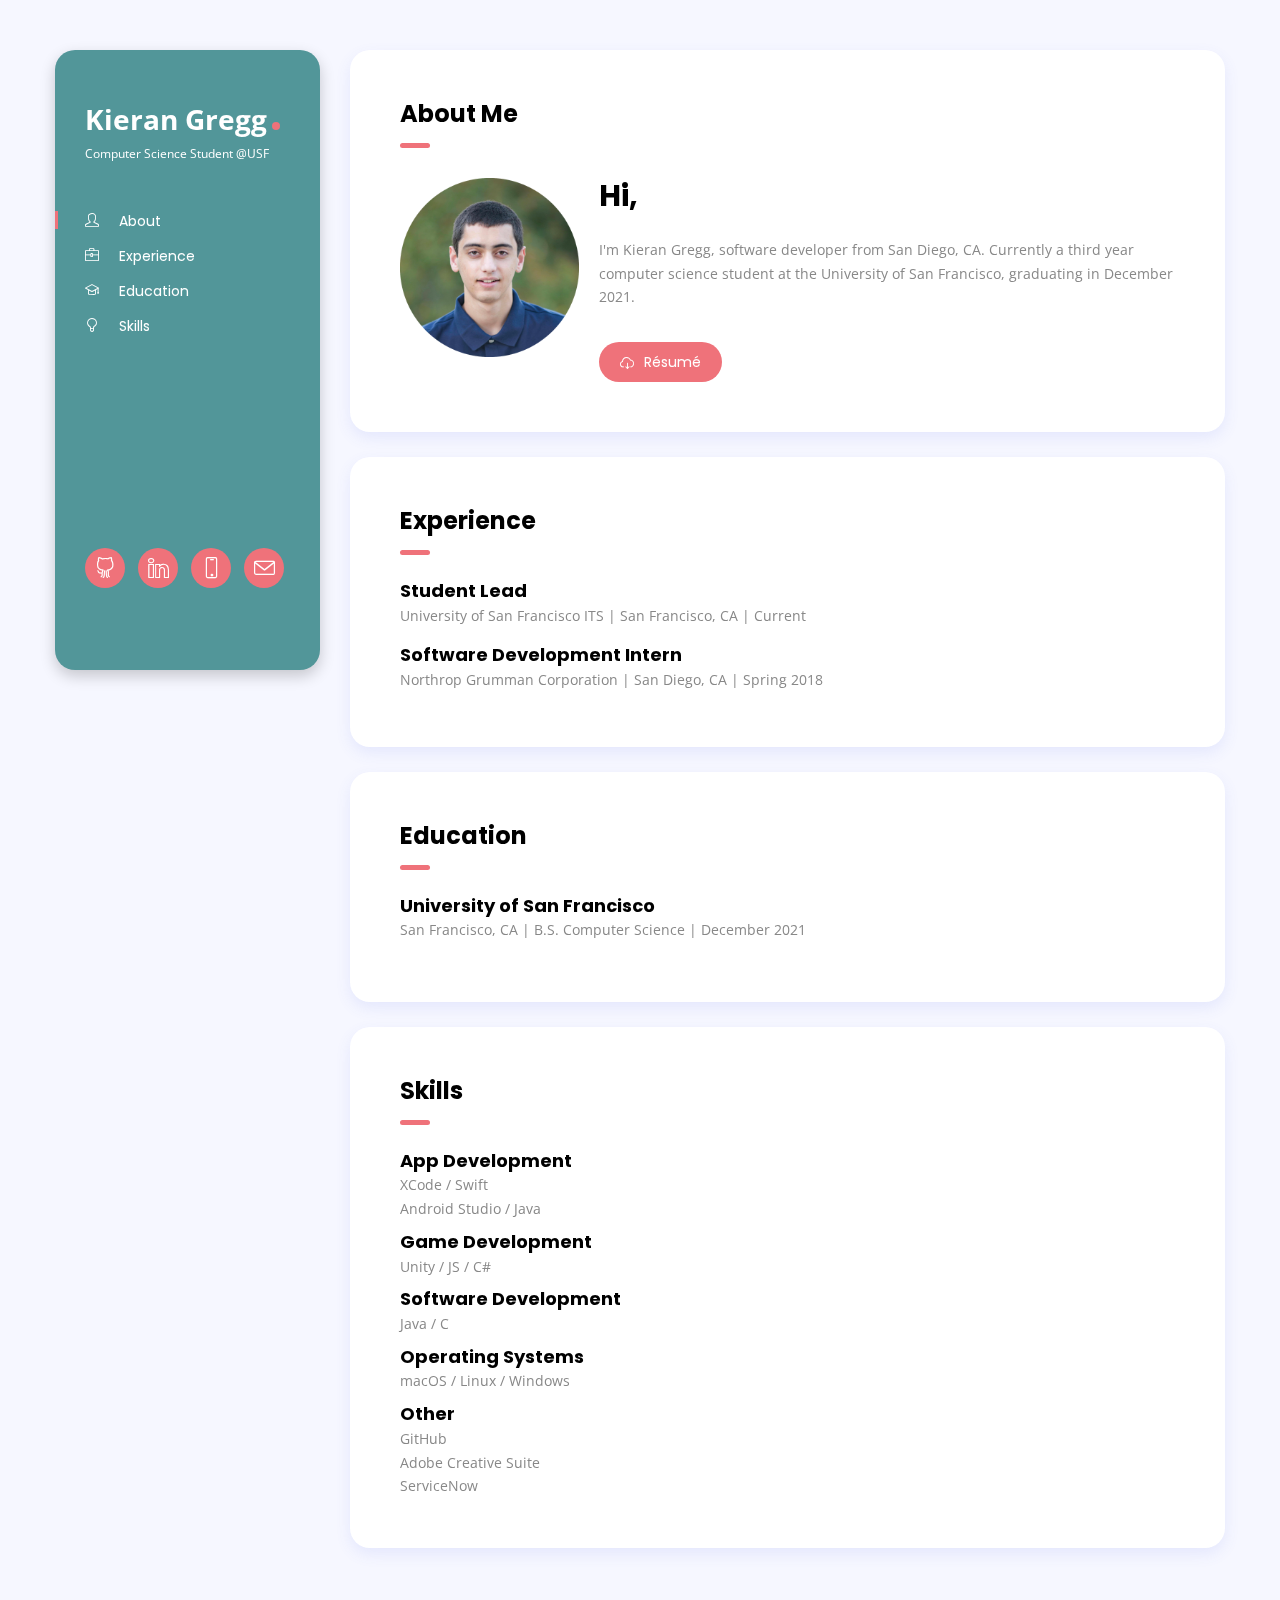
==== index.html @ a18d1a1e "updated links" ====
<!DOCTYPE html>
<html lang="en-US">
  <head>
    <meta http-equiv="content-type" content="text/html; charset=UTF-8">
    <title>Kieran Gregg</title>
    <meta name="description" content="Kieran Gregg">
    <meta name="viewport" content="width=device-width, initial-scale=1, maximum-scale=1">
    <link rel="shortcut icon" type="image/x-icon" href="Profile-Pic-circle.png">
    <!-- STYLESHEETS -->
    <link rel="stylesheet" href="css/bootstrap.min.css" type="text/css" media="all">
    <link rel="stylesheet" href="css/all.min.css" type="text/css" media="all">
    <link rel="stylesheet" href="css/simple-line-icons.css" type="text/css" media="all">
    <link rel="stylesheet" href="css/slick.css" type="text/css" media="all">
    <link rel="stylesheet" href="css/simplebar.css" type="text/css" media="all">
    <link rel="stylesheet" href="css/jquery.mCustomScrollbar.min.css" type="text/css"
      media="all">
    <link rel="stylesheet" href="css/style.css" type="text/css" media="all">
    <!--[if lt IE 9]>
      <script src="https://oss.maxcdn.com/html5shiv/3.7.2/html5shiv.min.js"></script>      <script src="https://oss.maxcdn.com/respond/1.4.2/respond.min.js"></script>
    <![endif]-->
  </head>
  <body>
    <!-- preloader -->
    <!-- site wrapper -->
    <div class="site-wrapper">
      <!-- mobile header -->
      
      <!-- header -->
      <header class="left float-left shadow-dark" id="header"> <button type="button"
          class="close"
          aria-label="Close">
          <span aria-hidden="true">×</span> </button>
        <div class="header-inner d-flex align-items-start flex-column"> <a href="index.html"
            class="site-title dot mt-3">Kieran
            Gregg</a> <span class="site-slogan">Computer Science Student @USF</span>
          <!-- navigation menu -->
          <nav>
            <ul class="vertical-menu scrollspy">
              <li><a href="#about"><i class="icon-user"></i>About</a></li>
              <li><a href="#experience"><i class="icon-briefcase"></i>Experience</a></li>
              <li><a href="#education"><i class="icon-graduation"></i>Education</a></li>
              <!-- <li><a href="#projects"><i class="icon-list"></i>Projects</a></li> -->
              <li><a href="#skills"><i class="icon-bulb"></i>Skills</a></li>

            </ul>
          </nav>
          <!-- footer -->
          <div class="footer mt-auto">
            <!-- social icons -->
            <ul class="social-icons list-inline" style="font-size: 1.5em;">
              <li class="list-inline-item" ><a href="http://github.kierangregg.com" target="_blank" rel="noopener noreferrer"><i class="icon-social-github" ></i></a><br>
              </li>
              <li class="list-inline-item"><a href="http://linkedin.kierangregg.com" target="_blank" rel="noopener noreferrer"><i class="icon-social-linkedin"></i></a><br>
              </li>
              <li class="list-inline-item"><a href="http://apps.kierangregg.com" target="_blank" rel="noopener noreferrer"><i class="icon-screen-smartphone"></i></a><br>
              </li>
              <li class="list-inline-item"><a href="mailto:kieran@kierangregg.com" target="_blank" rel="noopener noreferrer"><i class="icon-envelope"></i></a><br>
              </li>
            </ul>
            <!-- copyright --> </div>
        </div>
      </header>
      <!-- main content area -->
      <main class="content float-right">
        <!-- section about -->
        <section id="about" class="shadow-blue white-bg padding">
          <h3 class="section-title">About Me</h3>
          <div class="spacer" data-height="30"></div>
          <div class="row">
            <div class="col-md-3"> <img src="Profile-Pic-circle.png"
                alt="about">
            </div>
            <div class="col-md-9">
              <h2 class="mt-4 mt-md-0 mb-4">Hi,</h2>
              <p class="mb-0">I'm Kieran Gregg, software developer from San Diego, CA. Currently a third year computer science student at the University of San Francisco, graduating in December 2021.</p>
              <div class="spacer" data-height="33"></div>
              <a href="/Resume.pdf" class="btn btn-default mr-3" target="_blank" rel="noopener noreferrer"><i class="icon-cloud-download"></i>Résumé</a>
            </div>
          </div>
        </section>
        
        <!-- section experience -->
        <section id="experience" class="shadow-blue white-bg padding">
          <h3 class="section-title">Experience</h3>
          <div class="spacer" data-height="20"></div>
          <!-- timeline -->
          <div class="body">
            <div class="spacer" data-height="5"></div>
            <h4 class="mt-0" style="margin-top: 10px; margin-bottom: 2px;">Student Lead</h4>
            <p style="margin-top: 0px; margin-bottom: 5px;">University of San Francisco ITS | San Francisco, CA | Current</p>
            <div class="spacer" data-height="12"></div>

            <h4 class="mt-0" style="margin-top: 0px; margin-bottom: 2px;">Software Development Intern</h4>
            <p style="margin-top: 0px; margin-bottom: 5px;">Northrop Grumman Corporation | San Diego, CA | Spring 2018</p>
            <div class="spacer" data-height="0"></div>
            
          </div>
        </section>

        <!-- section experience -->
        <section id="education" class="shadow-blue white-bg padding">
          <h3 class="section-title">Education</h3>
          <div class="spacer" data-height="20"></div>
          <!-- timeline -->
          <div class="body">
            <div class="spacer" data-height="5"></div>
            <h4 style="margin-top: 0px; margin-bottom: 2px;">University of San Francisco</h4>
            <p style="margin-top: 0px; margin-bottom: 10px;">San Francisco, CA | B.S. Computer Science | December 2021</p>
          </div>
        </section>

        <!-- section experience 
        <section id="projects" class="shadow-blue white-bg padding">
          <h3 class="section-title">Projects</h3>
          <div class="spacer" data-height="20"></div>
          
          <div class="body">
            <h4 class="mt-0">University of San Francisco</h4>
            <p>San Francisco, CA | December 2021</p>
          </div>
        </section>
        -->

        <!-- section experience -->
        <section id="skills" class="shadow-blue white-bg padding">
          <h3 class="section-title">Skills</h3>
          <div class="spacer" data-height="20"></div>
          <!-- timeline -->
          <div class="body">
            <div class="spacer" data-height="5"></div>
            <h4 style="margin-top: 0px; margin-bottom: 2px;">App Development</h4>
            <p style="margin-top: 0px; margin-bottom: 0px;">XCode / Swift</p>
            <p style="margin-top: 0px; margin-bottom: 10px;">Android Studio / Java</p>
            <h4 style="margin-top: 0px; margin-bottom: 2px;">Game Development</h4>
            <p style="margin-top: 0px; margin-bottom: 10px;">Unity / JS / C#</p>
            <h4 style="margin-top: 0px; margin-bottom: 2px;">Software Development</h4>
            <p style="margin-top: 0px; margin-bottom: 10px;">Java / C</p>
            <h4 style="margin-top: 0px; margin-bottom: 2px;">Operating Systems</h4>
            <p style="margin-top: 0px; margin-bottom: 10px;">macOS / Linux / Windows</p>
            <h4 style="margin-top: 0px; margin-bottom: 2px;">Other</h4>
            <p style="margin-top: 0px; margin-bottom: 0px;">GitHub</p>
            <p style="margin-top: 0px; margin-bottom: 0px;">Adobe Creative Suite</p>
            <p style="margin-top: 0px; margin-bottom: 0px;">ServiceNow</p>

          </div>
        </section>

        <!--
        skills
        
        <section id="skills" class="shadow-blue white-bg padding">
          <h3 class="section-title">My skills</h3>
          <div class="spacer" data-height="80"></div>
          <p class="mb-0">Far far away, behind the word mountains, far from the
            countries Vokalia and Consonantia, there live the blind texts.
            Separated they live in Bookmarksgrove right at the coast of the
            Semantics</p>
          <div class="row mt-5">
            <div class="col-md-6">
              
              <div class="skill-item">
                <div class="skill-info clearfix">
                  <h4 class="float-left mb-3 mt-0">WordPress</h4>
                  <span class="float-right">85%</span> </div>
                <div class="progress">
                  <div class="progress-bar" role="progressbar" aria-valuemin="0"
                    aria-valuemax="100"
                    aria-valuenow="85">
                  </div>
                </div>
                <div class="spacer" data-height="50"></div>
              </div>
            </div>
            <div class="col-md-6">
              
              <div class="skill-item">
                <div class="skill-info clearfix">
                  <h4 class="float-left mb-3 mt-0">HTML &amp; CSS</h4>
                  <span class="float-right">90%</span> </div>
                <div class="progress">
                  <div class="progress-bar" role="progressbar" aria-valuemin="0"
                    aria-valuemax="100"
                    aria-valuenow="90">
                  </div>
                </div>
                <div class="spacer" data-height="50"></div>
              </div>
            </div>
            <div class="col-md-6">
              
              <div class="skill-item">
                <div class="skill-info clearfix">
                  <h4 class="float-left mb-3 mt-0">jQuery</h4>
                  <span class="float-right">60%</span> </div>
                <div class="progress">
                  <div class="progress-bar" role="progressbar" aria-valuemin="0"
                    aria-valuemax="100"
                    aria-valuenow="60">
                  </div>
                </div>
                <div class="spacer d-md-none d-lg-none" data-height="50"></div>
              </div>
            </div>
            <div class="col-md-6">
              
              <div class="skill-item">
                <div class="skill-info clearfix">
                  <h4 class="float-left mb-3 mt-0">Sketch</h4>
                  <span class="float-right">70%</span> </div>
                <div class="progress">
                  <div class="progress-bar" role="progressbar" aria-valuemin="0"
                    aria-valuemax="100"
                    aria-valuenow="70">
                  </div>
                </div>
              </div>
            </div>
          </div>
        </section>
      -->

      </main>
    </div>
    <!-- Go to top button -->
    <!-- SCRIPTS -->
    <script src="js/jquery-1.12.3.min.js"></script>
    <script src="js/jquery.easing.min.js"></script>
    <script src="js/popper.min.js"></script>
    <script src="js/bootstrap.min.js"></script>
    <script src="js/jquery.waypoints.min.js"></script>
    <script src="js/jquery.counterup.min.js"></script>
    <script src="js/jquery.mCustomScrollbar.concat.min.js"></script>
    <script src="js/isotope.pkgd.min.js"></script>
    <script src="js/infinite-scroll.min.js"></script>
    <script src="js/imagesloaded.pkgd.min.js"></script>
    <script src="js/slick.min.js"></script>
    <script src="js/.js"></script>
    <script src="js/validator.js"></script>
    <script src="js/custom.js"></script>
  </body>
</html>
---- css/simple-line-icons.css ----
@font-face {
  font-family: 'simple-line-icons';
  src: url('../fonts/Simple-Line-Icons.eot?v=2.4.0');
  src: url('../fonts/Simple-Line-Icons.eot?v=2.4.0#iefix') format('embedded-opentype'), url('../fonts/Simple-Line-Icons.woff2?v=2.4.0') format('woff2'), url('../fonts/Simple-Line-Icons.ttf?v=2.4.0') format('truetype'), url('../fonts/Simple-Line-Icons.woff?v=2.4.0') format('woff'), url('../fonts/Simple-Line-Icons.svg?v=2.4.0#simple-line-icons') format('svg');
  font-weight: normal;
  font-style: normal;
}
/*
 Use the following CSS code if you want to have a class per icon.
 Instead of a list of all class selectors, you can use the generic [class*="icon-"] selector, but it's slower:
*/
.icon-user,
.icon-people,
.icon-user-female,
.icon-user-follow,
.icon-user-following,
.icon-user-unfollow,
.icon-login,
.icon-logout,
.icon-emotsmile,
.icon-phone,
.icon-call-end,
.icon-call-in,
.icon-call-out,
.icon-map,
.icon-location-pin,
.icon-direction,
.icon-directions,
.icon-compass,
.icon-layers,
.icon-menu,
.icon-list,
.icon-options-vertical,
.icon-options,
.icon-arrow-down,
.icon-arrow-left,
.icon-arrow-right,
.icon-arrow-up,
.icon-arrow-up-circle,
.icon-arrow-left-circle,
.icon-arrow-right-circle,
.icon-arrow-down-circle,
.icon-check,
.icon-clock,
.icon-plus,
.icon-minus,
.icon-close,
.icon-event,
.icon-exclamation,
.icon-organization,
.icon-trophy,
.icon-screen-smartphone,
.icon-screen-desktop,
.icon-plane,
.icon-notebook,
.icon-mustache,
.icon-mouse,
.icon-magnet,
.icon-energy,
.icon-disc,
.icon-cursor,
.icon-cursor-move,
.icon-crop,
.icon-chemistry,
.icon-speedometer,
.icon-shield,
.icon-screen-tablet,
.icon-magic-wand,
.icon-hourglass,
.icon-graduation,
.icon-ghost,
.icon-game-controller,
.icon-fire,
.icon-eyeglass,
.icon-envelope-open,
.icon-envelope-letter,
.icon-bell,
.icon-badge,
.icon-anchor,
.icon-wallet,
.icon-vector,
.icon-speech,
.icon-puzzle,
.icon-printer,
.icon-present,
.icon-playlist,
.icon-pin,
.icon-picture,
.icon-handbag,
.icon-globe-alt,
.icon-globe,
.icon-folder-alt,
.icon-folder,
.icon-film,
.icon-feed,
.icon-drop,
.icon-drawer,
.icon-docs,
.icon-doc,
.icon-diamond,
.icon-cup,
.icon-calculator,
.icon-bubbles,
.icon-briefcase,
.icon-book-open,
.icon-basket-loaded,
.icon-basket,
.icon-bag,
.icon-action-undo,
.icon-action-redo,
.icon-wrench,
.icon-umbrella,
.icon-trash,
.icon-tag,
.icon-support,
.icon-frame,
.icon-size-fullscreen,
.icon-size-actual,
.icon-shuffle,
.icon-share-alt,
.icon-share,
.icon-rocket,
.icon-question,
.icon-pie-chart,
.icon-pencil,
.icon-note,
.icon-loop,
.icon-home,
.icon-grid,
.icon-graph,
.icon-microphone,
.icon-music-tone-alt,
.icon-music-tone,
.icon-earphones-alt,
.icon-earphones,
.icon-equalizer,
.icon-like,
.icon-dislike,
.icon-control-start,
.icon-control-rewind,
.icon-control-play,
.icon-control-pause,
.icon-control-forward,
.icon-control-end,
.icon-volume-1,
.icon-volume-2,
.icon-volume-off,
.icon-calendar,
.icon-bulb,
.icon-chart,
.icon-ban,
.icon-bubble,
.icon-camrecorder,
.icon-camera,
.icon-cloud-download,
.icon-cloud-upload,
.icon-envelope,
.icon-eye,
.icon-flag,
.icon-heart,
.icon-info,
.icon-key,
.icon-link,
.icon-lock,
.icon-lock-open,
.icon-magnifier,
.icon-magnifier-add,
.icon-magnifier-remove,
.icon-paper-clip,
.icon-paper-plane,
.icon-power,
.icon-refresh,
.icon-reload,
.icon-settings,
.icon-star,
.icon-symbol-female,
.icon-symbol-male,
.icon-target,
.icon-credit-card,
.icon-paypal,
.icon-social-tumblr,
.icon-social-twitter,
.icon-social-facebook,
.icon-social-instagram,
.icon-social-linkedin,
.icon-social-pinterest,
.icon-social-github,
.icon-social-google,
.icon-social-reddit,
.icon-social-skype,
.icon-social-dribbble,
.icon-social-behance,
.icon-social-foursqare,
.icon-social-soundcloud,
.icon-social-spotify,
.icon-social-stumbleupon,
.icon-social-youtube,
.icon-social-dropbox,
.icon-social-vkontakte,
.icon-social-steam {
  font-family: 'simple-line-icons';
  speak: none;
  font-style: normal;
  font-weight: normal;
  font-variant: normal;
  text-transform: none;
  line-height: 1;
  /* Better Font Rendering =========== */
  -webkit-font-smoothing: antialiased;
  -moz-osx-font-smoothing: grayscale;
}
.icon-user:before {
  content: "\e005";
}
.icon-people:before {
  content: "\e001";
}
.icon-user-female:before {
  content: "\e000";
}
.icon-user-follow:before {
  content: "\e002";
}
.icon-user-following:before {
  content: "\e003";
}
.icon-user-unfollow:before {
  content: "\e004";
}
.icon-login:before {
  content: "\e066";
}
.icon-logout:before {
  content: "\e065";
}
.icon-emotsmile:before {
  content: "\e021";
}
.icon-phone:before {
  content: "\e600";
}
.icon-call-end:before {
  content: "\e048";
}
.icon-call-in:before {
  content: "\e047";
}
.icon-call-out:before {
  content: "\e046";
}
.icon-map:before {
  content: "\e033";
}
.icon-location-pin:before {
  content: "\e096";
}
.icon-direction:before {
  content: "\e042";
}
.icon-directions:before {
  content: "\e041";
}
.icon-compass:before {
  content: "\e045";
}
.icon-layers:before {
  content: "\e034";
}
.icon-menu:before {
  content: "\e601";
}
.icon-list:before {
  content: "\e067";
}
.icon-options-vertical:before {
  content: "\e602";
}
.icon-options:before {
  content: "\e603";
}
.icon-arrow-down:before {
  content: "\e604";
}
.icon-arrow-left:before {
  content: "\e605";
}
.icon-arrow-right:before {
  content: "\e606";
}
.icon-arrow-up:before {
  content: "\e607";
}
.icon-arrow-up-circle:before {
  content: "\e078";
}
.icon-arrow-left-circle:before {
  content: "\e07a";
}
.icon-arrow-right-circle:before {
  content: "\e079";
}
.icon-arrow-down-circle:before {
  content: "\e07b";
}
.icon-check:before {
  content: "\e080";
}
.icon-clock:before {
  content: "\e081";
}
.icon-plus:before {
  content: "\e095";
}
.icon-minus:before {
  content: "\e615";
}
.icon-close:before {
  content: "\e082";
}
.icon-event:before {
  content: "\e619";
}
.icon-exclamation:before {
  content: "\e617";
}
.icon-organization:before {
  content: "\e616";
}
.icon-trophy:before {
  content: "\e006";
}
.icon-screen-smartphone:before {
  content: "\e010";
}
.icon-screen-desktop:before {
  content: "\e011";
}
.icon-plane:before {
  content: "\e012";
}
.icon-notebook:before {
  content: "\e013";
}
.icon-mustache:before {
  content: "\e014";
}
.icon-mouse:before {
  content: "\e015";
}
.icon-magnet:before {
  content: "\e016";
}
.icon-energy:before {
  content: "\e020";
}
.icon-disc:before {
  content: "\e022";
}
.icon-cursor:before {
  content: "\e06e";
}
.icon-cursor-move:before {
  content: "\e023";
}
.icon-crop:before {
  content: "\e024";
}
.icon-chemistry:before {
  content: "\e026";
}
.icon-speedometer:before {
  content: "\e007";
}
.icon-shield:before {
  content: "\e00e";
}
.icon-screen-tablet:before {
  content: "\e00f";
}
.icon-magic-wand:before {
  content: "\e017";
}
.icon-hourglass:before {
  content: "\e018";
}
.icon-graduation:before {
  content: "\e019";
}
.icon-ghost:before {
  content: "\e01a";
}
.icon-game-controller:before {
  content: "\e01b";
}
.icon-fire:before {
  content: "\e01c";
}
.icon-eyeglass:before {
  content: "\e01d";
}
.icon-envelope-open:before {
  content: "\e01e";
}
.icon-envelope-letter:before {
  content: "\e01f";
}
.icon-bell:before {
  content: "\e027";
}
.icon-badge:before {
  content: "\e028";
}
.icon-anchor:before {
  content: "\e029";
}
.icon-wallet:before {
  content: "\e02a";
}
.icon-vector:before {
  content: "\e02b";
}
.icon-speech:before {
  content: "\e02c";
}
.icon-puzzle:before {
  content: "\e02d";
}
.icon-printer:before {
  content: "\e02e";
}
.icon-present:before {
  content: "\e02f";
}
.icon-playlist:before {
  content: "\e030";
}
.icon-pin:before {
  content: "\e031";
}
.icon-picture:before {
  content: "\e032";
}
.icon-handbag:before {
  content: "\e035";
}
.icon-globe-alt:before {
  content: "\e036";
}
.icon-globe:before {
  content: "\e037";
}
.icon-folder-alt:before {
  content: "\e039";
}
.icon-folder:before {
  content: "\e089";
}
.icon-film:before {
  content: "\e03a";
}
.icon-feed:before {
  content: "\e03b";
}
.icon-drop:before {
  content: "\e03e";
}
.icon-drawer:before {
  content: "\e03f";
}
.icon-docs:before {
  content: "\e040";
}
.icon-doc:before {
  content: "\e085";
}
.icon-diamond:before {
  content: "\e043";
}
.icon-cup:before {
  content: "\e044";
}
.icon-calculator:before {
  content: "\e049";
}
.icon-bubbles:before {
  content: "\e04a";
}
.icon-briefcase:before {
  content: "\e04b";
}
.icon-book-open:before {
  content: "\e04c";
}
.icon-basket-loaded:before {
  content: "\e04d";
}
.icon-basket:before {
  content: "\e04e";
}
.icon-bag:before {
  content: "\e04f";
}
.icon-action-undo:before {
  content: "\e050";
}
.icon-action-redo:before {
  content: "\e051";
}
.icon-wrench:before {
  content: "\e052";
}
.icon-umbrella:before {
  content: "\e053";
}
.icon-trash:before {
  content: "\e054";
}
.icon-tag:before {
  content: "\e055";
}
.icon-support:before {
  content: "\e056";
}
.icon-frame:before {
  content: "\e038";
}
.icon-size-fullscreen:before {
  content: "\e057";
}
.icon-size-actual:before {
  content: "\e058";
}
.icon-shuffle:before {
  content: "\e059";
}
.icon-share-alt:before {
  content: "\e05a";
}
.icon-share:before {
  content: "\e05b";
}
.icon-rocket:before {
  content: "\e05c";
}
.icon-question:before {
  content: "\e05d";
}
.icon-pie-chart:before {
  content: "\e05e";
}
.icon-pencil:before {
  content: "\e05f";
}
.icon-note:before {
  content: "\e060";
}
.icon-loop:before {
  content: "\e064";
}
.icon-home:before {
  content: "\e069";
}
.icon-grid:before {
  content: "\e06a";
}
.icon-graph:before {
  content: "\e06b";
}
.icon-microphone:before {
  content: "\e063";
}
.icon-music-tone-alt:before {
  content: "\e061";
}
.icon-music-tone:before {
  content: "\e062";
}
.icon-earphones-alt:before {
  content: "\e03c";
}
.icon-earphones:before {
  content: "\e03d";
}
.icon-equalizer:before {
  content: "\e06c";
}
.icon-like:before {
  content: "\e068";
}
.icon-dislike:before {
  content: "\e06d";
}
.icon-control-start:before {
  content: "\e06f";
}
.icon-control-rewind:before {
  content: "\e070";
}
.icon-control-play:before {
  content: "\e071";
}
.icon-control-pause:before {
  content: "\e072";
}
.icon-control-forward:before {
  content: "\e073";
}
.icon-control-end:before {
  content: "\e074";
}
.icon-volume-1:before {
  content: "\e09f";
}
.icon-volume-2:before {
  content: "\e0a0";
}
.icon-volume-off:before {
  content: "\e0a1";
}
.icon-calendar:before {
  content: "\e075";
}
.icon-bulb:before {
  content: "\e076";
}
.icon-chart:before {
  content: "\e077";
}
.icon-ban:before {
  content: "\e07c";
}
.icon-bubble:before {
  content: "\e07d";
}
.icon-camrecorder:before {
  content: "\e07e";
}
.icon-camera:before {
  content: "\e07f";
}
.icon-cloud-download:before {
  content: "\e083";
}
.icon-cloud-upload:before {
  content: "\e084";
}
.icon-envelope:before {
  content: "\e086";
}
.icon-eye:before {
  content: "\e087";
}
.icon-flag:before {
  content: "\e088";
}
.icon-heart:before {
  content: "\e08a";
}
.icon-info:before {
  content: "\e08b";
}
.icon-key:before {
  content: "\e08c";
}
.icon-link:before {
  content: "\e08d";
}
.icon-lock:before {
  content: "\e08e";
}
.icon-lock-open:before {
  content: "\e08f";
}
.icon-magnifier:before {
  content: "\e090";
}
.icon-magnifier-add:before {
  content: "\e091";
}
.icon-magnifier-remove:before {
  content: "\e092";
}
.icon-paper-clip:before {
  content: "\e093";
}
.icon-paper-plane:before {
  content: "\e094";
}
.icon-power:before {
  content: "\e097";
}
.icon-refresh:before {
  content: "\e098";
}
.icon-reload:before {
  content: "\e099";
}
.icon-settings:before {
  content: "\e09a";
}
.icon-star:before {
  content: "\e09b";
}
.icon-symbol-female:before {
  content: "\e09c";
}
.icon-symbol-male:before {
  content: "\e09d";
}
.icon-target:before {
  content: "\e09e";
}
.icon-credit-card:before {
  content: "\e025";
}
.icon-paypal:before {
  content: "\e608";
}
.icon-social-tumblr:before {
  content: "\e00a";
}
.icon-social-twitter:before {
  content: "\e009";
}
.icon-social-facebook:before {
  content: "\e00b";
}
.icon-social-instagram:before {
  content: "\e609";
}
.icon-social-linkedin:before {
  content: "\e60a";
}
.icon-social-pinterest:before {
  content: "\e60b";
}
.icon-social-github:before {
  content: "\e60c";
}
.icon-social-google:before {
  content: "\e60d";
}
.icon-social-reddit:before {
  content: "\e60e";
}
.icon-social-skype:before {
  content: "\e60f";
}
.icon-social-dribbble:before {
  content: "\e00d";
}
.icon-social-behance:before {
  content: "\e610";
}
.icon-social-foursqare:before {
  content: "\e611";
}
.icon-social-soundcloud:before {
  content: "\e612";
}
.icon-social-spotify:before {
  content: "\e613";
}
.icon-social-stumbleupon:before {
  content: "\e614";
}
.icon-social-youtube:before {
  content: "\e008";
}
.icon-social-dropbox:before {
  content: "\e00c";
}
.icon-social-vkontakte:before {
  content: "\e618";
}
.icon-social-steam:before {
  content: "\e620";
}
---- css/style.css ----
/*
Template Name: Bako
Version: 1.0
Author: PxlSolutions
Author URI: http://themeforest.net/user/pxlsolutions
Description: Personal Portfolio & Resume HTML Template

[TABLE OF CONTENTS]

01. Base
02. Typography
03. Header
04. Skills
05. Portfolio
06. Clients
07. Blog
08. Helper
09. Buttons
10. Preloader
11. Bootstrap Elements
12. Theme Elements
13. Slick Settings
14. Responsive Settings

*/
@import url("https://fonts.googleapis.com/css?family=Poppins:300,300i,400,400i,500,500i,600,600i,700,700i,800,800i,900,900i");
@import url("https://fonts.googleapis.com/css?family=Open+Sans:400,400i,600,600i,700,700i&display=swap&subset=cyrillic-ext");
/*=================================================================*/
/*                      BASE                              
/*=================================================================*/
body {
  color: #888;
  background-color: #F6F7FF;
  font-family: "Open Sans", sans-serif;
  font-size: 14px;
  line-height: 1.7;
  overflow-x: hidden;
}

img {
  max-width: 100%;
  height: auto;
}

.text-center {
  text-align: center;
}

.text-left {
  text-align: left;
}

.text-right {
  text-align: right;
}

.text-dark {
  color: #000 !important;
}

.relative {
  position: relative;
}

.color-white {
  color: #FFF;
}

.color-white h1, .color-white h2, .color-white h3, .color-white h4, .color-white h5, .color-white h6 {
  color: #FFF;
}

.background-blue {
  background: #529699;
}

/*=================================================================*/
/*                      TYPOGRAPHY                              
/*=================================================================*/
h1, h2, h3, h4, h5, h6 {
  color: #000;
  font-family: "Poppins", sans-serif;
  font-weight: 700;
  margin: 20px 0;
}

h1 {
  font-size: 36px;
}

h2 {
  font-size: 30px;
}

h3 {
  font-size: 24px;
}

h4 {
  font-size: 18px;
}

a {
  color: #000;
  outline: 0;
  -webkit-transition: all 0.3s ease-in-out;
  transition: all 0.3s ease-in-out;
}

a:hover {
  color: #EF727A;
  text-decoration: none;
}

a:focus {
  outline: 0;
}

blockquote {
  padding: 20px 20px;
  margin: 0 0 20px;
  font-size: 16px;
  background: #F7F7F7;
  border-radius: 10px;
}

blockquote p {
  line-height: 1.6;
}

/* === Pre === */
pre {
  display: block;
  padding: 9.5px;
  margin: 0 0 10px;
  font-size: 13px;
  line-height: 1.42857143;
  color: #333;
  word-break: break-all;
  word-wrap: break-word;
  background-color: #f5f5f5;
  border: 1px solid #ccc;
  border-radius: 0;
}

::-moz-selection {
  color: #FFF;
  background: #EF727A;
}

::selection {
  color: #FFF;
  background: #EF727A;
}

::-moz-selection {
  color: #FFF;
  background: #EF727A;
}

.z-1 {
  z-index: 1;
}

.row {
  margin-right: -10px;
  margin-left: -10px;
}

.col, .col-1, .col-10, .col-11, .col-12, .col-2, .col-3, .col-4, .col-5, .col-6, .col-7, .col-8, .col-9, .col-auto, .col-lg, .col-lg-1, .col-lg-10, .col-lg-11, .col-lg-12, .col-lg-2, .col-lg-3, .col-lg-4, .col-lg-5, .col-lg-6, .col-lg-7, .col-lg-8, .col-lg-9, .col-lg-auto, .col-md, .col-md-1, .col-md-10, .col-md-11, .col-md-12, .col-md-2, .col-md-3, .col-md-4, .col-md-5, .col-md-6, .col-md-7, .col-md-8, .col-md-9, .col-md-auto, .col-sm, .col-sm-1, .col-sm-10, .col-sm-11, .col-sm-12, .col-sm-2, .col-sm-3, .col-sm-4, .col-sm-5, .col-sm-6, .col-sm-7, .col-sm-8, .col-sm-9, .col-sm-auto, .col-xl, .col-xl-1, .col-xl-10, .col-xl-11, .col-xl-12, .col-xl-2, .col-xl-3, .col-xl-4, .col-xl-5, .col-xl-6, .col-xl-7, .col-xl-8, .col-xl-9, .col-xl-auto {
  padding-right: 10px;
  padding-left: 10px;
}

/*=================================================================*/
/*                      HEADER                              
/*=================================================================*/
header.left {
  color: #FFF;
  background: #529699;
  border-radius: 20px;
  min-height: 620px;
  max-height: 620px;
  top: 50px;
  overflow: hidden;
  position: fixed;
  width: 265px;
  -webkit-transform: translateX(0);
  transform: translateX(0);
  -webkit-transition: all 0.3s ease-in-out;
  transition: all 0.3s ease-in-out;
}

header.left nav {
  margin-top: 40px;
}

header.left .header-inner {
  width: 100%;
  top: 0;
  bottom: 0;
  left: 0;
  right: 0;
  padding: 30px;
  position: absolute;
}

header.left .mCustomScrollBox {
  width: 100%;
  overflow: visible;
}

header.left .mCSB_inside > .mCSB_container {
  margin-right: 0;
  min-height: 99.91%;
  overflow: visible;
  -ms-flex-align: start !important;
  -webkit-box-align: start !important;
          align-items: flex-start !important;
  -ms-flex-direction: column !important;
  -webkit-box-orient: vertical !important;
  -webkit-box-direction: normal !important;
          flex-direction: column !important;
  display: -ms-flexbox !important;
  display: -webkit-box !important;
  display: flex !important;
}

header.left .mCSB_scrollTools {
  top: 20px;
  right: -10px;
  bottom: 20px;
}

header.left button.close {
  display: none;
  outline: none;
  padding: 0;
  background-color: #FFF;
  border: 0;
  -webkit-appearance: none;
  opacity: 1;
  color: #EF727A;
  font-weight: 400;
  font-size: 16px;
  border-radius: 50%;
  width: 20px;
  height: 20px;
  line-height: 22px;
  margin-top: 16px;
  margin-right: 18px;
  position: relative;
  z-index: 1;
}

header a {
  color: #FFF;
}

header a:hover {
  color: #FFF;
  text-decoration: none;
}

header .site-title {
  display: block;
  font-size: 28px;
  font-weight: 700;
}

header .site-title.dot:after {
  content: '';
  background-color: #EF727A;
  border-radius: 50%;
  display: inline-block;
  margin-left: 5px;
  height: 8px;
  width: 8px;
}

header .site-slogan {
  font-size: 12px;
  text-transform: none;
}

header .vertical-menu {
  font-size: 14px;
  font-family: "Poppins", sans-serif;
  list-style: none;
  padding: 0;
  margin: 0;
}

header .vertical-menu i {
  margin-right: 20px;
}

header .vertical-menu li {
  line-height: 2.5;
  position: relative;
}

header .vertical-menu li a {
  margin-left: 0;
  padding: 0;
  -webkit-transition: all 0.3s ease-in-out;
  transition: all 0.3s ease-in-out;
}

header .vertical-menu li a:hover {
  margin-left: 5px;
}

header .vertical-menu li a.active:before {
  content: '';
  background: #EF727A;
  display: block;
  height: 18px;
  left: -30px;
  top: 7px;
  position: absolute;
  width: 3px;
}

header .copyright {
  font-size: 12px;
  opacity: .7;
}

.mobile-header {
  background: #529699;
  border-radius: 20px;
  display: none;
  -webkit-transform: translateX(0);
  transform: translateX(0);
  -webkit-transition: all 0.3s ease-in-out;
  transition: all 0.3s ease-in-out;
}

.mobile-header.push {
  -webkit-transform: translateX(295px);
  transform: translateX(295px);
}

.mobile-header .logo img {
  max-height: 40px;
  max-width: 40px;
}

.mobile-header .site-title {
  vertical-align: middle;
  font-size: 24px;
  font-weight: 700;
}

.mobile-header .site-title.dot:after {
  content: '';
  background-color: #EF727A;
  border-radius: 50%;
  display: inline-block;
  margin-left: 5px;
  height: 6px;
  width: 6px;
}

.mobile-header button.menu-icon {
  cursor: pointer;
  background: transparent;
  border: 0;
  outline: none;
  vertical-align: middle;
  padding: 0;
}

.mobile-header button.menu-icon span {
  background: #FFF;
  border-radius: 10px;
  display: block;
  height: 4px;
  width: 25px;
}

.mobile-header button.menu-icon span:nth-child(2) {
  margin-top: 4px;
  margin-bottom: 4px;
}

.mobile-header a {
  color: #FFF;
}

.mobile-header a:hover {
  text-decoration: none;
}

.site-wrapper {
  width: 1170px;
  margin-left: auto;
  margin-right: auto;
}

main.content {
  margin-top: 25px;
  margin-bottom: 60px;
  width: 875px;
  -webkit-transform: translateX(0);
  transform: translateX(0);
  -webkit-transition: all 0.3s ease-in-out;
  transition: all 0.3s ease-in-out;
}

main.content.push {
  -webkit-transform: translateX(295px);
  transform: translateX(295px);
}

.hero {
  height: 620px;
  margin-top: 0;
}

.hero .cta {
  color: #FFF;
  max-width: 600px;
  z-index: 1;
}

.hero .cta h1 {
  color: #FFF;
  font-size: 60px;
  line-height: 0.7;
}

.hero .cta h1 .dot:after {
  content: '';
  background-color: #EF727A;
  border-radius: 50%;
  display: inline-block;
  margin-left: 5px;
  height: 13px;
  width: 13px;
}

.hero .cta p {
  font-size: 16px;
  line-height: 1.8;
}

section {
  border-radius: 20px;
  position: relative;
  overflow: hidden;
  margin-top: 25px;
}

section.white-bg {
  background: #FFF;
}

section.padding {
  padding: 50px 50px;
}

section.padding-50 {
  padding: 50px;
}

section.padding-60 {
  padding: 60px 50px;
}

.section-title {
  margin: 0;
}

.section-title:after {
  content: '';
  background: #EF727A;
  border-radius: 25px;
  display: block;
  height: 5px;
  margin-top: 14px;
  width: 30px;
}

/*=================================================================*/
/*                      SKILLS                              
/*=================================================================*/
.skill-item .skill-info span {
  font-size: 14px;
}

.skill-item h4 {
  font-size: 14px;
  text-transform: uppercase;
}

.fact-item h2 {
  font-size: 36px;
  margin: 12px 0 7px;
}

.fact-item span {
  font-size: 14px;
}

.service-item {
  border: solid 1px #EFEFEF;
  border-radius: 10px;
  padding: 30px 20px;
  -webkit-transition: all 0.3s ease-in-out;
  transition: all 0.3s ease-in-out;
}

.service-item h4, .service-item i {
  -webkit-transition: all 0.3s ease-in-out;
  transition: all 0.3s ease-in-out;
}

.service-item:hover {
  border-color: #EF727A;
  background: #EF727A;
  color: #FFF;
  -webkit-box-shadow: 0px 6px 15px 0px rgba(0, 0, 0, 0.15);
  box-shadow: 0px 6px 15px 0px rgba(0, 0, 0, 0.15);
}

.service-item:hover h4, .service-item:hover i {
  color: #FFF;
}

.timeline {
  position: relative;
  padding: 70px 0;
}

.timeline-line {
  position: absolute;
  top: 0px;
  left: calc(20% + 2px);
  bottom: 0px;
  width: 1px;
  background: #EF727A;
}

.timeline-line::before, .timeline-line::after {
  content: '';
  display: block;
  border-radius: 100%;
  background: #EF727A;
  position: absolute;
  left: -3px;
  height: 7px;
  width: 7px;
}

.timeline-line::before {
  top: 0;
}

.timeline-line::after {
  bottom: 0;
}

.timeline:after {
  content: "";
  display: table;
  clear: both;
}

.entry {
  clear: both;
  position: relative;
}

.entry:last-of-type .body {
  margin-bottom: 0;
}

.entry .title {
  float: left;
  width: 20%;
  position: relative;
}

.entry .title:before {
  content: "";
  position: absolute;
  width: 8px;
  height: 8px;
  border: 1px solid #EF727A;
  background-color: #fff;
  border-radius: 100%;
  padding: 4.5px;
  top: 15%;
  right: -8px;
  z-index: 1;
}

.entry .body {
  margin: 0 0 6em;
  float: right;
  width: 80%;
  padding-left: 60px;
}

.entry .body p {
  margin-bottom: 0;
}

/*=================================================================*/
/*                      PORTFOLIO                              
/*=================================================================*/
.portfolio-wrapper [class*="col-"] {
  margin-top: 10px;
  margin-bottom: 10px;
}

.pf-filter-wrapper {
  display: none;
}

.portfolio-item {
  position: relative;
  overflow: hidden;
  border-radius: 10px;
  -webkit-transition: all 0.3s ease-in-out;
  transition: all 0.3s ease-in-out;
}

.portfolio-item .thumb {
  overflow: hidden;
}

.portfolio-item .thumb img {
  -webkit-transform: scale(1);
  transform: scale(1);
  -webkit-transition: all 0.3s ease-in-out;
  transition: all 0.3s ease-in-out;
}

.portfolio-item .details {
  color: #FFF;
  position: absolute;
  padding: 0 25px;
  top: 25px;
  width: 100%;
  z-index: 1;
}

.portfolio-item .details h4 {
  color: #FFF;
  margin: 0 0 4px;
  opacity: 0;
  -webkit-transform: translateY(30px);
          transform: translateY(30px);
  -webkit-transition: all cubic-bezier(0.075, 0.82, 0.165, 1) 1s;
  transition: all cubic-bezier(0.075, 0.82, 0.165, 1) 1s;
}

.portfolio-item .details span {
  font-size: 12px;
  opacity: 0;
  display: block;
  -webkit-transform: translateY(40px);
          transform: translateY(40px);
  -webkit-transition: all cubic-bezier(0.075, 0.82, 0.165, 1) 1s;
  transition: all cubic-bezier(0.075, 0.82, 0.165, 1) 1s;
}

.portfolio-item .plus-icon {
  color: #EF727A;
  background: #FFF;
  border-radius: 100%;
  position: absolute;
  font-size: 16px;
  left: 25px;
  bottom: 25px;
  opacity: 0;
  line-height: 32px;
  text-align: center;
  height: 30px;
  width: 30px;
  z-index: 1;
  -webkit-transition: all 0.3s ease-in-out;
  transition: all 0.3s ease-in-out;
}

.portfolio-item .mask {
  background: #EF727A;
  position: absolute;
  left: 0;
  top: 0;
  opacity: 0;
  height: 100%;
  width: 100%;
  -webkit-transition: all 0.3s ease-in-out;
  transition: all 0.3s ease-in-out;
}

.portfolio-item:hover {
  -webkit-box-shadow: 0px 6px 15px 0px rgba(0, 0, 0, 0.15);
  box-shadow: 0px 6px 15px 0px rgba(0, 0, 0, 0.15);
}

.portfolio-item:hover .mask {
  opacity: .9;
}

.portfolio-item:hover img {
  -webkit-transform: scale(1);
  transform: scale(1.1);
}

.portfolio-item:hover .details h4, .portfolio-item:hover .details span {
  opacity: 1;
  -webkit-transform: translateY(0);
          transform: translateY(0);
}

.portfolio-item:hover .plus-icon {
  opacity: 1;
}

.load-more i {
  display: none;
}

.portfolio-info {
  color: #888;
  font-size: 13px;
}

.portfolio-info li:not(:last-child) {
  margin-right: 1.5rem;
}

.portfolio-info i {
  color: #EF727A;
  font-size: 14px;
  margin-right: 10px;
}

.portfolio-filter {
  margin-bottom: 25px;
}

.portfolio-filter li {
  color: #888;
  cursor: pointer;
  font-size: 14px;
  font-weight: 400;
  position: relative;
}

.portfolio-filter li:hover {
  color: #000;
}

.portfolio-filter li:hover:after {
  height: 7px;
}

.portfolio-filter li.current {
  background: #EF727A;
  color: #FFF;
  padding: 6px 14px 4px;
  border-radius: 30px;
}

.portfolio-filter li:not(:last-child) {
  margin-right: 1.5rem;
}

.price-item {
  border: solid 1px #EFEFEF;
  border-radius: 10px;
  padding: 30px 0;
}

.price-item i {
  background: #FFF;
  font-size: 24px;
  color: #EF727A;
  display: block;
  border-radius: 50%;
  border: solid 1px #EFEFEF;
  height: 55px;
  line-height: 55px;
  left: 50%;
  top: -27.5px;
  position: absolute;
  text-align: center;
  width: 55px;
  -webkit-transform: translateX(-50%);
  transform: translateX(-50%);
}

.price-item .price-icon + .plan {
  margin-top: 25px;
}

.price-item .plan {
  font-size: 12px;
  color: #FFF;
  background: #EF727A;
  border-radius: 25px;
  display: inline-block;
  padding: 1px 9px;
}

.price-item .price {
  font-size: 36px;
  margin: 25px 0;
}

.price-item .price em {
  font-size: 18px;
  font-style: normal;
  vertical-align: super;
  margin-right: 4px;
}

.price-item .price span {
  color: #888;
  font-size: 12px;
  font-weight: 400;
}

.price-item ul {
  list-style: none;
  padding-left: 0;
  margin: -8px 0;
}

.price-item ul li {
  line-height: 30px;
}

.price-item .btn {
  margin-top: 30px;
}

.price-item.recommended {
  color: #FFF;
  background: #529699;
}

.price-item.recommended .price {
  color: #FFF;
}

.price-item.recommended .price span {
  color: #FFF;
}

.testimonial-item {
  border: solid 1px #EFEFEF;
  border-radius: 10px;
  padding: 30px 25px;
}

.testimonial-item .symbol {
  font-weight: bold;
  color: #EF727A;
  font-size: 12px;
  margin-bottom: 20px;
  display: block;
}

.testimonial-item p {
  margin-bottom: 0;
}

.testimonial-item .testimonial-details {
  margin-top: 25px;
}

.testimonial-item .testimonial-details .thumb {
  display: inline-block;
  border-radius: 100%;
  overflow: hidden;
  height: 40px;
  vertical-align: middle;
  width: 40px;
}

.testimonial-item .testimonial-details .info {
  display: inline-block;
  margin-left: 20px;
  vertical-align: middle;
}

.testimonial-item .testimonial-details .info h4 {
  margin: 0;
}

.testimonial-item .testimonial-details .info span {
  font-size: 11px;
  text-transform: uppercase;
  letter-spacing: 0.4px;
}

/*=================================================================*/
/*                      CLIENTS                              
/*=================================================================*/
.client-item {
  min-height: 60px;
  position: relative;
}

.client-item .inner {
  text-align: center;
  position: absolute;
  left: 0;
  top: 50%;
  -webkit-transform: translateY(-50%);
  transform: translateY(-50%);
  width: 100%;
}

.client-item img {
  display: inline-block;
}

/*=================================================================*/
/*                      BLOG                              
/*=================================================================*/
.blog-item .thumb {
  border-radius: 10px;
  position: relative;
  overflow: hidden;
  -webkit-transition: all 0.3s ease-in-out;
  transition: all 0.3s ease-in-out;
}

.blog-item .thumb img {
  -webkit-transform: scale(1);
  transform: scale(1);
  -webkit-transition: all 0.3s ease-in-out;
  transition: all 0.3s ease-in-out;
}

.blog-item .thumb:hover {
  -webkit-box-shadow: 0px 6px 15px 0px rgba(0, 0, 0, 0.15);
  box-shadow: 0px 6px 15px 0px rgba(0, 0, 0, 0.15);
}

.blog-item .thumb:hover img {
  -webkit-transform: scale(1.1);
  transform: scale(1.1);
}

.blog-item .category {
  border-radius: 50px;
  background: #EF727A;
  color: #FFF;
  font-size: 12px;
  padding: 1px 8px;
  position: absolute;
  left: 20px;
  top: 20px;
  z-index: 1;
}

.blog-item .meta {
  color: #ADADAD;
  font-size: 12px;
}

.blog-item .meta li:not(:last-child) {
  margin-right: 1rem;
}

.blog-item .meta li:after {
  content: '';
  background: #EF727A;
  border-radius: 100%;
  display: inline-block;
  height: 3px;
  margin-left: 1rem;
  vertical-align: middle;
  width: 3px;
}

.blog-item .meta li:last-child::after {
  display: none;
}

.contact-info i {
  font-size: 24px;
  color: #EF727A;
  float: left;
}

.contact-info .details {
  margin-left: 40px;
}

.contact-info .details h5 {
  font-size: 16px;
  margin: 0 0 5px;
}

/*=================================================================*/
/*                      HELPER                              
/*=================================================================*/
.overlay {
  border-radius: 20px;
  background: #529699;
  left: 0;
  top: 0;
  opacity: .9;
  height: 100%;
  position: absolute;
  width: 100%;
}

.icon-circle {
  font-size: 24px;
  color: #FFF;
  display: inline-block;
  background: #EF727A;
  border-radius: 50%;
  height: 50px;
  line-height: 50px;
  text-align: center;
  width: 50px;
}

.icon-simple {
  color: #EF727A;
  font-size: 24px;
}

#infscr-loading {
  position: absolute;
  left: 50%;
  margin-left: -15px;
  bottom: 10px;
}

#infscr-loading img {
  display: none;
}

.shadow-blue {
  -webkit-box-shadow: 0px 6px 15px 0px rgba(74, 99, 231, 0.1);
  box-shadow: 0px 6px 15px 0px rgba(74, 99, 231, 0.1);
}

.shadow-dark {
  -webkit-box-shadow: 0px 6px 15px 0px rgba(0, 0, 0, 0.2);
  box-shadow: 0px 6px 15px 0px rgba(0, 0, 0, 0.2);
}

.parallax {
  background-size: cover;
  background-attachment: fixed;
}

/*=================================================================*/
/*                     BUTTONS
/*=================================================================*/
.btn {
  border-radius: 100px;
  font-family: "Poppins", sans-serif;
  font-size: 14px;
  font-weight: 400;
  overflow: hidden;
  padding: 8.5px 20px;
  position: relative;
  -webkit-transform: translateY(0);
  transform: translateY(0);
  -webkit-transition: all 0.3s ease-in-out;
  transition: all 0.3s ease-in-out;
}

.btn i {
  margin-right: 10px;
  vertical-align: middle;
}

.btn:focus {
  outline: 0;
  -webkit-box-shadow: none;
          box-shadow: none;
}

.btn-default {
  color: #FFF;
  background: #EF727A;
}

.btn-default:hover {
  background: #529699;
  color: #FFF;
  -webkit-transform: translateY(-3px);
  transform: translateY(-3px);
  -webkit-box-shadow: 0px 8px 15px 0px rgba(0, 0, 0, 0.2);
  box-shadow: 0px 8px 15px 0px rgba(0, 0, 0, 0.2);
}

.btn-circle {
  color: #FFF;
  background: #EF727A;
}

.btn-circle:hover {
  background: #529699;
  color: #FFF;
  -webkit-transform: translateY(0px);
  transform: translateY(0px);
  -webkit-box-shadow: 0px 15px 15px 0px rgba(0, 0, 0, 0.2);
  box-shadow: 0px 15px 15px 0px rgba(0, 0, 0, 0.2);
}

.btn-alt {
  color: #FFF;
  background: #529699;
}

.btn-alt:hover {
  color: #FFF;
  background: #EF727A;
  -webkit-transform: translateY(-3px);
  transform: translateY(-3px);
  -webkit-box-shadow: 0px 8px 15px 0px rgba(0, 0, 0, 0.2);
  box-shadow: 0px 8px 15px 0px rgba(0, 0, 0, 0.2);
}

.btn-border {
  color: #FFF;
  background: #529699;
}

.btn-border:hover {
  color: #FFF;
  background: #000;
}

.btn-border-light {
  color: #FFF;
  border: solid 1px #FFF;
  background: transparent;
}

.btn-border-light:hover {
  color: #000;
  background: #FFF;
  -webkit-transform: translateY(-3px);
  transform: translateY(-3px);
  -webkit-box-shadow: 0px 8px 15px 0px rgba(0, 0, 0, 0.2);
  box-shadow: 0px 8px 15px 0px rgba(0, 0, 0, 0.2);
}

.btn-full {
  text-align: center;
  width: 100%;
}

.btn-group-lg > .btn, .btn-lg {
  padding: 12px 26px;
  font-size: 16px;
}

.btn-sm {
  padding: 17px 16px;
  font-size: 12px;
  line-height: 0;
}

.btn-xs {
  padding: 12px 10px;
  font-size: 12px;
  line-height: 0;
}

/*=================================================================*/
/*                     PRELOADER
/*=================================================================*/
#preloader {
  background: #F6F7FF;
  height: 100%;
  position: fixed;
  width: 100%;
  z-index: 5;
}

#preloader .outer {
  position: absolute;
  top: 50%;
  left: 50%;
  -webkit-transform: translate(-50%, -50%);
          transform: translate(-50%, -50%);
}

.spinner {
  margin: 100px auto;
  width: 40px;
  height: 40px;
  position: relative;
  text-align: center;
  -webkit-animation: sk-rotate 2.0s infinite linear;
  animation: sk-rotate 2.0s infinite linear;
}

.dot1, .dot2 {
  width: 60%;
  height: 60%;
  display: inline-block;
  position: absolute;
  top: 0;
  background-color: #EF727A;
  border-radius: 100%;
  -webkit-animation: sk-bounce 2.0s infinite ease-in-out;
  animation: sk-bounce 2.0s infinite ease-in-out;
}

.dot2 {
  top: auto;
  bottom: 0;
  -webkit-animation-delay: -1.0s;
  animation-delay: -1.0s;
}

@-webkit-keyframes sk-rotate {
  100% {
    -webkit-transform: rotate(360deg);
  }
}

@keyframes sk-rotate {
  100% {
    transform: rotate(360deg);
    -webkit-transform: rotate(360deg);
  }
}

@-webkit-keyframes sk-bounce {
  0%, 100% {
    -webkit-transform: scale(0);
  }
  50% {
    -webkit-transform: scale(1);
  }
}

@keyframes sk-bounce {
  0%, 100% {
    transform: scale(0);
    -webkit-transform: scale(0);
  }
  50% {
    transform: scale(1);
    -webkit-transform: scale(1);
  }
}

/*=================================================================*/
/*                     BOOTSTRAP ELEMENTS
/*=================================================================*/
.breadcrumb {
  font-size: 14px;
  padding: 0;
  margin-bottom: 0;
  list-style: none;
  background-color: transparent;
  border-radius: 0;
}

.breadcrumb > .active {
  color: #9c9c9c;
}

/* === Form Control === */
.form-control {
  display: block;
  border-radius: 25px;
  width: 100%;
  height: 40px;
  padding: 10px 24px;
  font-size: 13px;
  font-weight: 400;
  line-height: 1.6;
  color: #333;
  background-color: #FFF;
  background-image: none;
  border: solid 1px #E3E3E3;
  -webkit-box-shadow: none;
  box-shadow: none;
}

.form-control:focus {
  border-color: #EF727A;
  outline: 0;
  -webkit-box-shadow: none;
  box-shadow: none;
}

.form-control::-webkit-input-placeholder {
  /* Edge */
  color: #999;
}

.form-control:-ms-input-placeholder {
  /* Internet Explorer 10-11 */
  color: #999;
}

.form-control::-ms-input-placeholder {
  color: #999;
}

.form-control::placeholder {
  color: #999;
}

.form-group {
  margin-bottom: 20px;
}

.input-group-addon {
  padding: 0;
  font-size: 14px;
  font-weight: 400;
  line-height: 1;
  color: #555;
  text-align: center;
  background-color: transparent;
  border: 0;
  border-radius: 0;
}

/* === Alert === */
.alert {
  padding: 15px;
  margin-bottom: 20px;
  border: 1px solid transparent;
  border-radius: 15px;
}

.alert-dismissable .close, .alert-dismissible .close {
  position: relative;
  top: 0;
  right: 0;
  color: inherit;
}

/* === Pagination === */
.pagination {
  display: inline-block;
  padding-left: 0;
  margin: 0;
  border-radius: 4px;
}

.pagination > li:first-child > a, .pagination > li:first-child > span {
  margin-left: 0;
  border-radius: 50%;
}

.pagination > li:last-child > a, .pagination > li:last-child > span {
  border-radius: 50%;
}

.pagination > .active > a, .pagination > .active > a:focus, .pagination > .active > a:hover, .pagination > .active > span, .pagination > .active > span:focus, .pagination > .active > span:hover {
  z-index: 3;
  color: #fff;
  cursor: default;
  background-color: #000;
  border-color: transparent;
}

.pagination > li > a, .pagination > li > span {
  position: relative;
  float: left;
  font-weight: 400;
  height: 46px;
  line-height: 32px !important;
  margin-left: 11px;
  line-height: 1.42857143;
  color: #1a1a1a;
  text-decoration: none;
  background-color: #fff;
  border: 1px solid #EEE;
  border-radius: 50%;
  width: 46px;
  text-align: center;
  -webkit-transition: all 0.3s ease-in-out;
  transition: all 0.3s ease-in-out;
}

.pagination > li > a:focus, .pagination > li > a:hover, .pagination > li > span:focus, .pagination > li > span:hover {
  z-index: 2;
  color: #FFF;
  background-color: #000;
  border-color: transparent;
}

/* === Progress Bar === */
.progress {
  height: 3px;
  margin-bottom: 0;
  overflow: hidden;
  background-color: #EBEBEB;
  border-radius: 0;
  -webkit-box-shadow: none;
  box-shadow: none;
}

.progress-bar {
  float: left;
  width: 0;
  height: 100%;
  font-size: 12px;
  line-height: 3px;
  color: #fff;
  text-align: center;
  background-color: #EF727A;
  -webkit-box-shadow: none;
  box-shadow: none;
  -webkit-transition: width .6s ease;
  transition: width .6s ease;
}

/*=================================================================*/
/*                      THEME ELEMENTS
/*=================================================================*/
.social-icons li:not(:last-child) {
  margin-right: .5rem;
}

.social-icons li a {
  color: #FFF;
  background: #EF727A;
  border-radius: 50%;
  display: block;
  height: 40px;
  line-height: 42px;
  text-align: center;
  width: 40px;
}

.social-icons li a:hover {
  color: #EF727A;
  background: #FFF;
}

/* === Go to Top === */
#return-to-top {
  position: fixed;
  bottom: 20px;
  right: 20px;
  background: #000;
  background: rgba(0, 0, 0, 0.3);
  width: 40px;
  height: 40px;
  display: block;
  text-decoration: none;
  border-radius: 50%;
  display: none;
  z-index: 4;
  -webkit-transition: all 0.1s ease-in-out;
  transition: all 0.1s ease-in-out;
}

#return-to-top i {
  color: #fff;
  margin: 0;
  position: relative;
  left: 14px;
  top: 9px;
  font-size: 14px;
  -webkit-transform: translateY(0px);
  transform: translateY(0px);
  -webkit-transition: all 0.1s ease-in-out;
  transition: all 0.1s ease-in-out;
}

#return-to-top:hover {
  background: #EF727A;
}

.videoWrapper {
  position: relative;
  padding-bottom: 56.25%;
  /* 16:9 */
  padding-top: 0;
  height: 0;
}

.videoWrapper iframe {
  position: absolute;
  top: 0;
  left: 0;
  width: 100%;
  height: 100%;
}

.rounded {
  border-radius: 20px !important;
}

.background-white {
  background: #FFF;
}

/*=================================================================*/
/*                      SLICK SETTINGS
/*=================================================================*/
.slick-slide {
  height: auto;
  outline: none;
}

.slick-next, .slick-prev {
  width: 40px;
  height: 40px;
  line-height: 40px;
  text-align: center;
  background: #000;
  border-radius: 0;
  top: calc(50% - 40px);
  z-index: 1;
  -webkit-transform: translateX(0px);
  transform: translateX(0px);
}

.slick-next:hover, .slick-next:focus, .slick-prev:hover, .slick-prev:focus {
  background: #000;
}

.slick-prev {
  left: 0;
}

.slick-prev:hover {
  background: #000;
}

.slick-next {
  right: 0;
}

.slick-next:hover {
  background: #000;
}

.slick-next:before, .slick-next:after {
  left: 20px;
}

.slick-prev:before, .slick-prev:after {
  left: 17px;
}

.slick-prev:before {
  content: '';
  background: #FFF;
  display: block;
  width: 1px;
  height: 14px;
  top: 8px;
  position: absolute;
  /* IE 9 */
  -webkit-transform: rotate(45deg);
  /* Chrome, Safari, Opera */
  transform: rotate(45deg);
}

.slick-prev:after {
  content: '';
  background: #FFF;
  display: block;
  width: 1px;
  height: 14px;
  position: absolute;
  top: 17px;
  /* IE 9 */
  -webkit-transform: rotate(135deg);
  /* Chrome, Safari, Opera */
  transform: rotate(135deg);
}

.slick-next:before {
  content: '';
  background: #FFF;
  display: block;
  width: 1px;
  height: 14px;
  top: 8px;
  position: absolute;
  /* IE 9 */
  -webkit-transform: rotate(-45deg);
  /* Chrome, Safari, Opera */
  transform: rotate(-45deg);
}

.slick-next:after {
  content: '';
  background: #FFF;
  display: block;
  width: 1px;
  height: 14px;
  position: absolute;
  top: 17px;
  /* IE 9 */
  -webkit-transform: rotate(45deg);
  /* Chrome, Safari, Opera */
  transform: rotate(45deg);
}

.slick-dotted.slick-slider {
  margin-bottom: 0;
}

.slick-dots {
  bottom: 0;
  margin-top: 20px;
  position: relative;
}

.slick-dots li {
  width: 7px;
  height: 7px;
  margin: 0 3px;
}

.slick-dots li.slick-active {
  width: 7px;
  height: 7px;
}

.slick-dots li button {
  width: 7px;
  height: 7px;
  padding: 0;
}

.slick-dots li.slick-active button:before {
  background: #EF727A;
  opacity: 1;
  height: 7px;
  width: 7px;
}

.slick-dots li button:before {
  content: '';
  background: #E3E3E3;
  opacity: 1;
  border-radius: 100%;
  height: 7px;
  width: 7px;
}

.slick-dots li button:hover:before, .slick-dots li button:focus:before {
  opacity: 1;
  background: #EF727A;
}

/*=================================================================*/
/*                      RESPONSIVE SETTINGS
/*=================================================================*/
@media (max-width: 1200px) and (min-width: 991px) {
  .site-wrapper {
    max-width: 970px;
  }
  main.content {
    width: 675px;
  }
}

@media only screen and (max-width: 991px) {
  .site-wrapper {
    width: 100%;
    padding-left: 15px;
    padding-right: 15px;
  }
  header.left {
    top: 25px;
    float: none !important;
    -webkit-transform: translateX(-380px);
    transform: translateX(-380px);
  }
  header.left.open {
    -webkit-transform: translateX(0);
    transform: translateX(0);
  }
  header.left button.close {
    display: block;
  }
  .mobile-header {
    display: block;
  }
  main.content {
    margin-top: 20px;
    float: none !important;
    width: 100%;
  }
}

@media only screen and (max-width: 767px) {
  .hero .cta h1 {
    font-size: 48px;
    line-height: 1.2;
  }
  .hero .cta h1 .dot {
    display: none;
  }
  .hero .cta p {
    font-size: 15px;
    margin-bottom: 25px !important;
  }
  .hero {
    height: auto;
    margin-top: 0;
    padding: 60px 30px;
  }
  .fact-item {
    margin: 20px 0;
  }
  .blog-item {
    margin: 15px 0;
  }
}

@media only screen and (max-width: 515px) {
  .pf-filter-wrapper {
    display: block;
  }
  .portfolio-filter {
    display: none;
  }
  .hero .cta h1 {
    font-size: 36px;
  }
}

@media only screen and (max-height: 610px) {
  header.left {
    height: calc(100vh - 50px);
    min-height: calc(100vh - 50px);
    max-height: calc(100vh - 50px);
  }
  header.left .footer {
    margin-top: 50px !important;
  }
}
/*# sourceMappingURL=style.css.map */
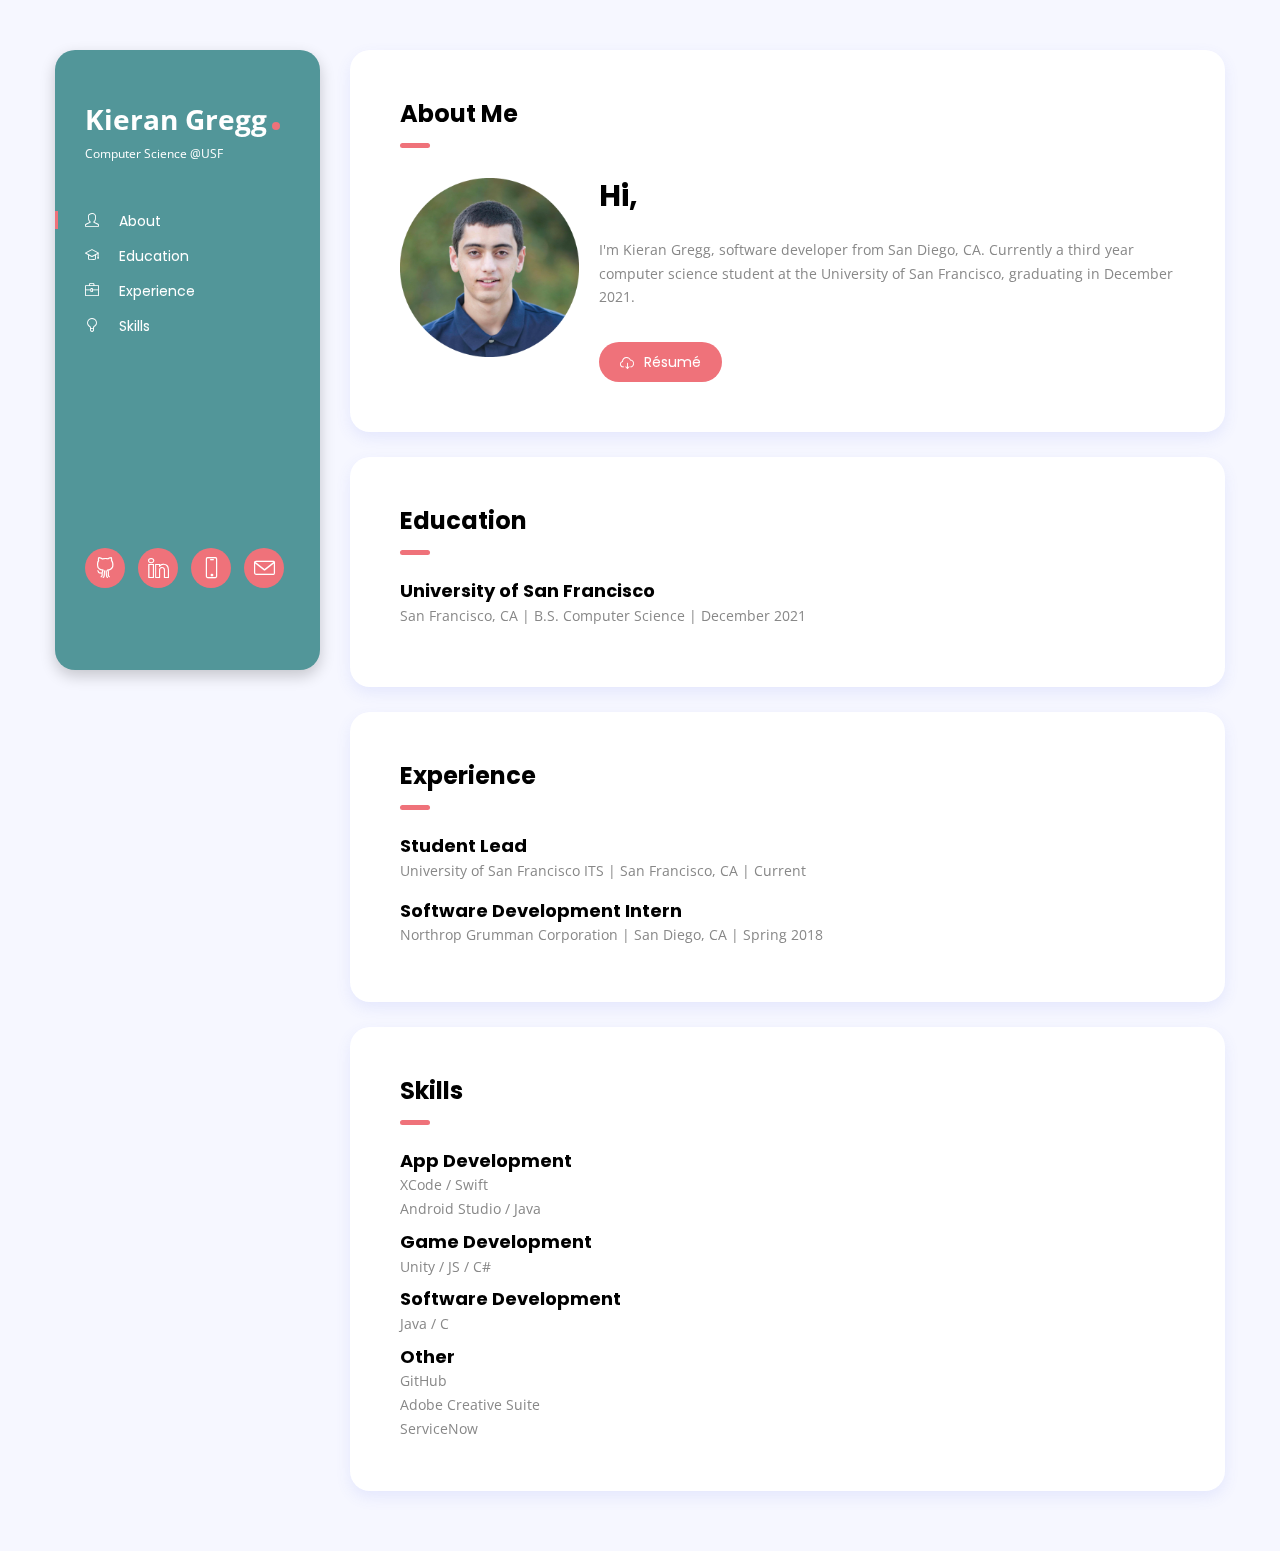
==== commit 6239418c: "new resume" ====
--- a/index.html
+++ b/index.html
@@ -18,6 +18,15 @@
     <!--[if lt IE 9]>
       <script src="https://oss.maxcdn.com/html5shiv/3.7.2/html5shiv.min.js"></script>      <script src="https://oss.maxcdn.com/respond/1.4.2/respond.min.js"></script>
     <![endif]-->
+    <!-- Global site tag (gtag.js) - Google Analytics -->
+    <script async src="https://www.googletagmanager.com/gtag/js?id=G-C7T4M34G93"></script>
+    <script>
+      window.dataLayer = window.dataLayer || [];
+      function gtag(){dataLayer.push(arguments);}
+      gtag('js', new Date());
+
+      gtag('config', 'G-C7T4M34G93');
+    </script>
   </head>
   <body>
     <!-- preloader -->
@@ -32,13 +41,13 @@
           <span aria-hidden="true">×</span> </button>
         <div class="header-inner d-flex align-items-start flex-column"> <a href="index.html"
             class="site-title dot mt-3">Kieran
-            Gregg</a> <span class="site-slogan">Computer Science Student @USF</span>
+            Gregg</a> <span class="site-slogan">Computer Science @USF</span>
           <!-- navigation menu -->
           <nav>
             <ul class="vertical-menu scrollspy">
               <li><a href="#about"><i class="icon-user"></i>About</a></li>
+              <li><a href="#education"><i class="icon-graduation"></i>Education</a></li>
               <li><a href="#experience"><i class="icon-briefcase"></i>Experience</a></li>
-              <li><a href="#education"><i class="icon-graduation"></i>Education</a></li>
               <!-- <li><a href="#projects"><i class="icon-list"></i>Projects</a></li> -->
               <li><a href="#skills"><i class="icon-bulb"></i>Skills</a></li>
 
@@ -54,7 +63,7 @@
               </li>
               <li class="list-inline-item"><a href="http://apps.kierangregg.com" target="_blank" rel="noopener noreferrer"><i class="icon-screen-smartphone"></i></a><br>
               </li>
-              <li class="list-inline-item"><a href="mailto:kieran@kierangregg.com" target="_blank" rel="noopener noreferrer"><i class="icon-envelope"></i></a><br>
+              <li class="list-inline-item"><a href="mailto:kieran@kierangregg.com"><i class="icon-envelope"></i></a><br>
               </li>
             </ul>
             <!-- copyright --> </div>
@@ -74,8 +83,20 @@
               <h2 class="mt-4 mt-md-0 mb-4">Hi,</h2>
               <p class="mb-0">I'm Kieran Gregg, software developer from San Diego, CA. Currently a third year computer science student at the University of San Francisco, graduating in December 2021.</p>
               <div class="spacer" data-height="33"></div>
-              <a href="/Resume.pdf" class="btn btn-default mr-3" target="_blank" rel="noopener noreferrer"><i class="icon-cloud-download"></i>Résumé</a>
-            </div>
+              <a href="/Kieran-Gregg-Resume.pdf" class="btn btn-default mr-3" target="_blank" rel="noopener noreferrer"><i class="icon-cloud-download"></i>Résumé</a>
+            </div>
+          </div>
+        </section>
+
+         <!-- section experience -->
+         <section id="education" class="shadow-blue white-bg padding">
+          <h3 class="section-title">Education</h3>
+          <div class="spacer" data-height="20"></div>
+          <!-- timeline -->
+          <div class="body">
+            <div class="spacer" data-height="5"></div>
+            <h4 style="margin-top: 0px; margin-bottom: 2px;">University of San Francisco</h4>
+            <p style="margin-top: 0px; margin-bottom: 10px;">San Francisco, CA | B.S. Computer Science | December 2021</p>
           </div>
         </section>
         
@@ -97,17 +118,7 @@
           </div>
         </section>
 
-        <!-- section experience -->
-        <section id="education" class="shadow-blue white-bg padding">
-          <h3 class="section-title">Education</h3>
-          <div class="spacer" data-height="20"></div>
-          <!-- timeline -->
-          <div class="body">
-            <div class="spacer" data-height="5"></div>
-            <h4 style="margin-top: 0px; margin-bottom: 2px;">University of San Francisco</h4>
-            <p style="margin-top: 0px; margin-bottom: 10px;">San Francisco, CA | B.S. Computer Science | December 2021</p>
-          </div>
-        </section>
+       
 
         <!-- section experience 
         <section id="projects" class="shadow-blue white-bg padding">
@@ -135,8 +146,8 @@
             <p style="margin-top: 0px; margin-bottom: 10px;">Unity / JS / C#</p>
             <h4 style="margin-top: 0px; margin-bottom: 2px;">Software Development</h4>
             <p style="margin-top: 0px; margin-bottom: 10px;">Java / C</p>
-            <h4 style="margin-top: 0px; margin-bottom: 2px;">Operating Systems</h4>
-            <p style="margin-top: 0px; margin-bottom: 10px;">macOS / Linux / Windows</p>
+            <!-- <h4 style="margin-top: 0px; margin-bottom: 2px;">Operating Systems</h4>
+            <p style="margin-top: 0px; margin-bottom: 10px;">macOS / Linux / Windows</p> -->
             <h4 style="margin-top: 0px; margin-bottom: 2px;">Other</h4>
             <p style="margin-top: 0px; margin-bottom: 0px;">GitHub</p>
             <p style="margin-top: 0px; margin-bottom: 0px;">Adobe Creative Suite</p>
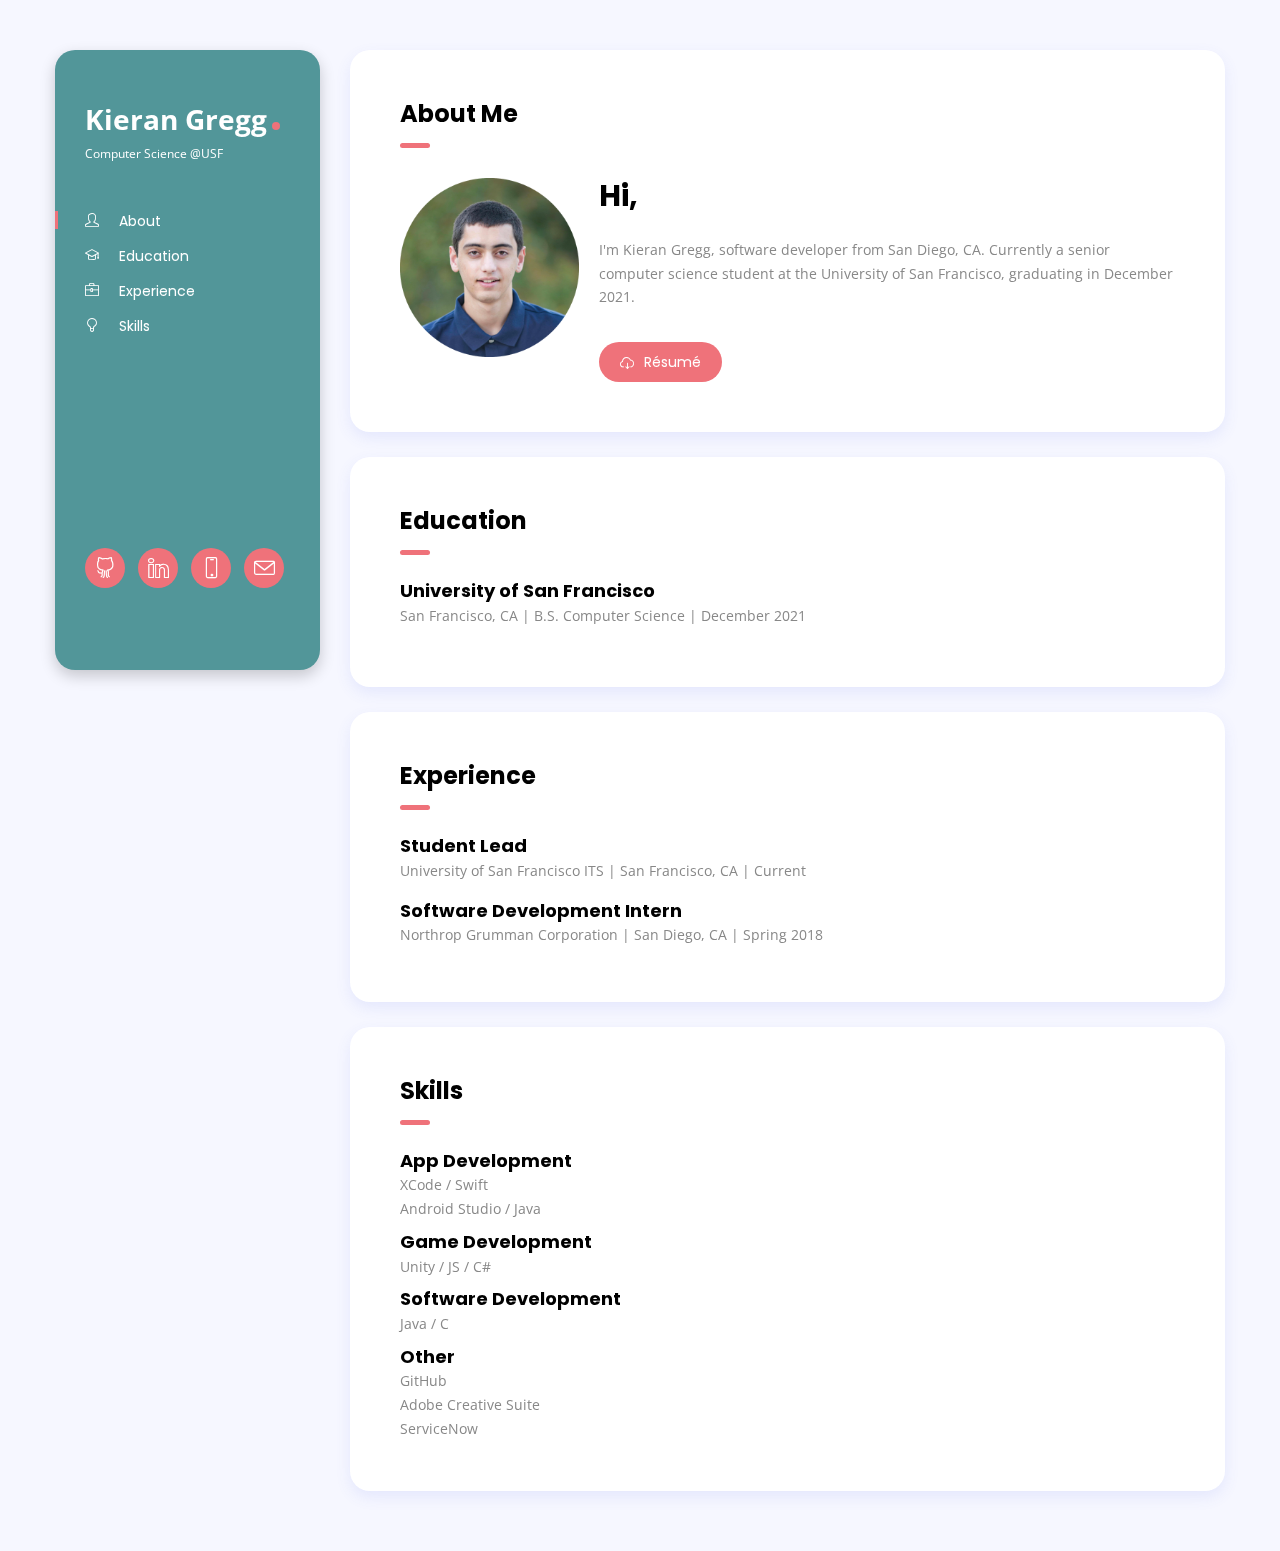
==== commit 9ed6e24b: "Update index.html" ====
--- a/index.html
+++ b/index.html
@@ -81,7 +81,7 @@
             </div>
             <div class="col-md-9">
               <h2 class="mt-4 mt-md-0 mb-4">Hi,</h2>
-              <p class="mb-0">I'm Kieran Gregg, software developer from San Diego, CA. Currently a third year computer science student at the University of San Francisco, graduating in December 2021.</p>
+              <p class="mb-0">I'm Kieran Gregg, software developer from San Diego, CA. Currently a senior computer science student at the University of San Francisco, graduating in December 2021.</p>
               <div class="spacer" data-height="33"></div>
               <a href="/Kieran-Gregg-Resume.pdf" class="btn btn-default mr-3" target="_blank" rel="noopener noreferrer"><i class="icon-cloud-download"></i>Résumé</a>
             </div>
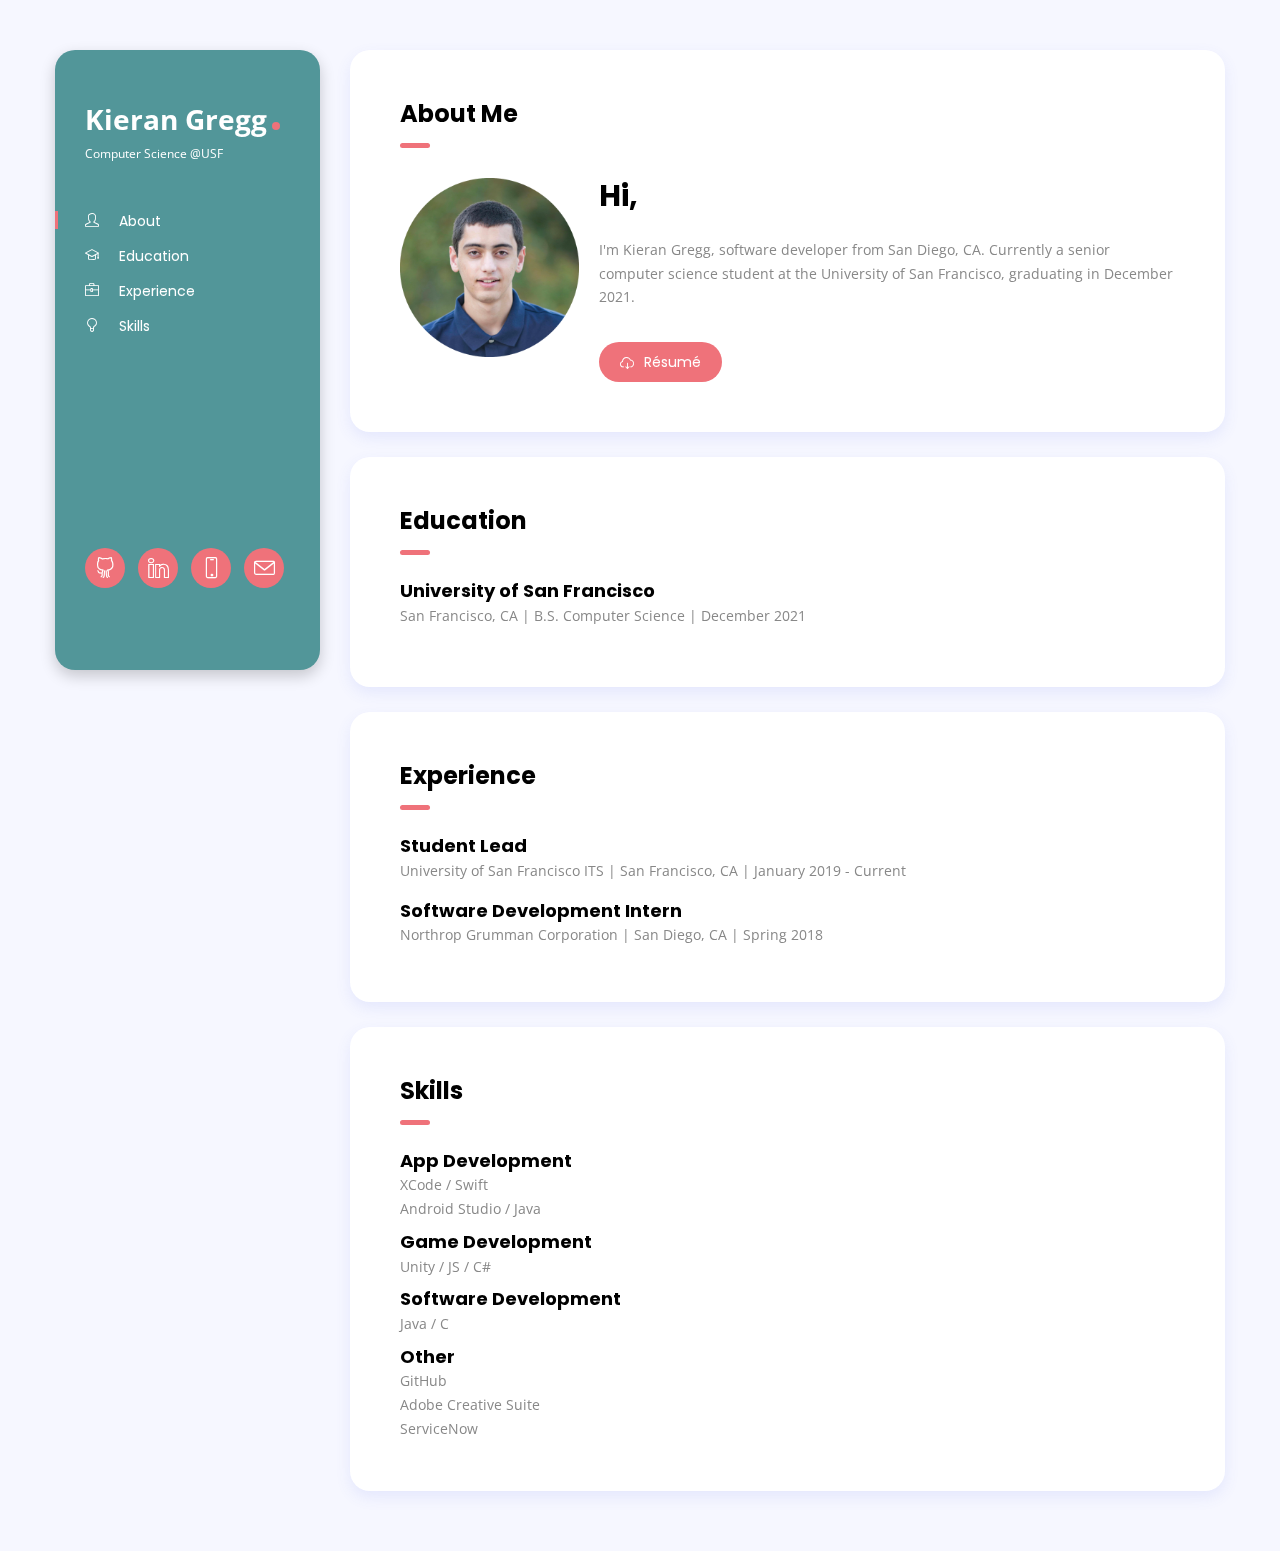
==== commit 7a28e575: "Update index.html" ====
--- a/index.html
+++ b/index.html
@@ -108,7 +108,7 @@
           <div class="body">
             <div class="spacer" data-height="5"></div>
             <h4 class="mt-0" style="margin-top: 10px; margin-bottom: 2px;">Student Lead</h4>
-            <p style="margin-top: 0px; margin-bottom: 5px;">University of San Francisco ITS | San Francisco, CA | Current</p>
+            <p style="margin-top: 0px; margin-bottom: 5px;">University of San Francisco ITS | San Francisco, CA | January 2019 - Current</p>
             <div class="spacer" data-height="12"></div>
 
             <h4 class="mt-0" style="margin-top: 0px; margin-bottom: 2px;">Software Development Intern</h4>
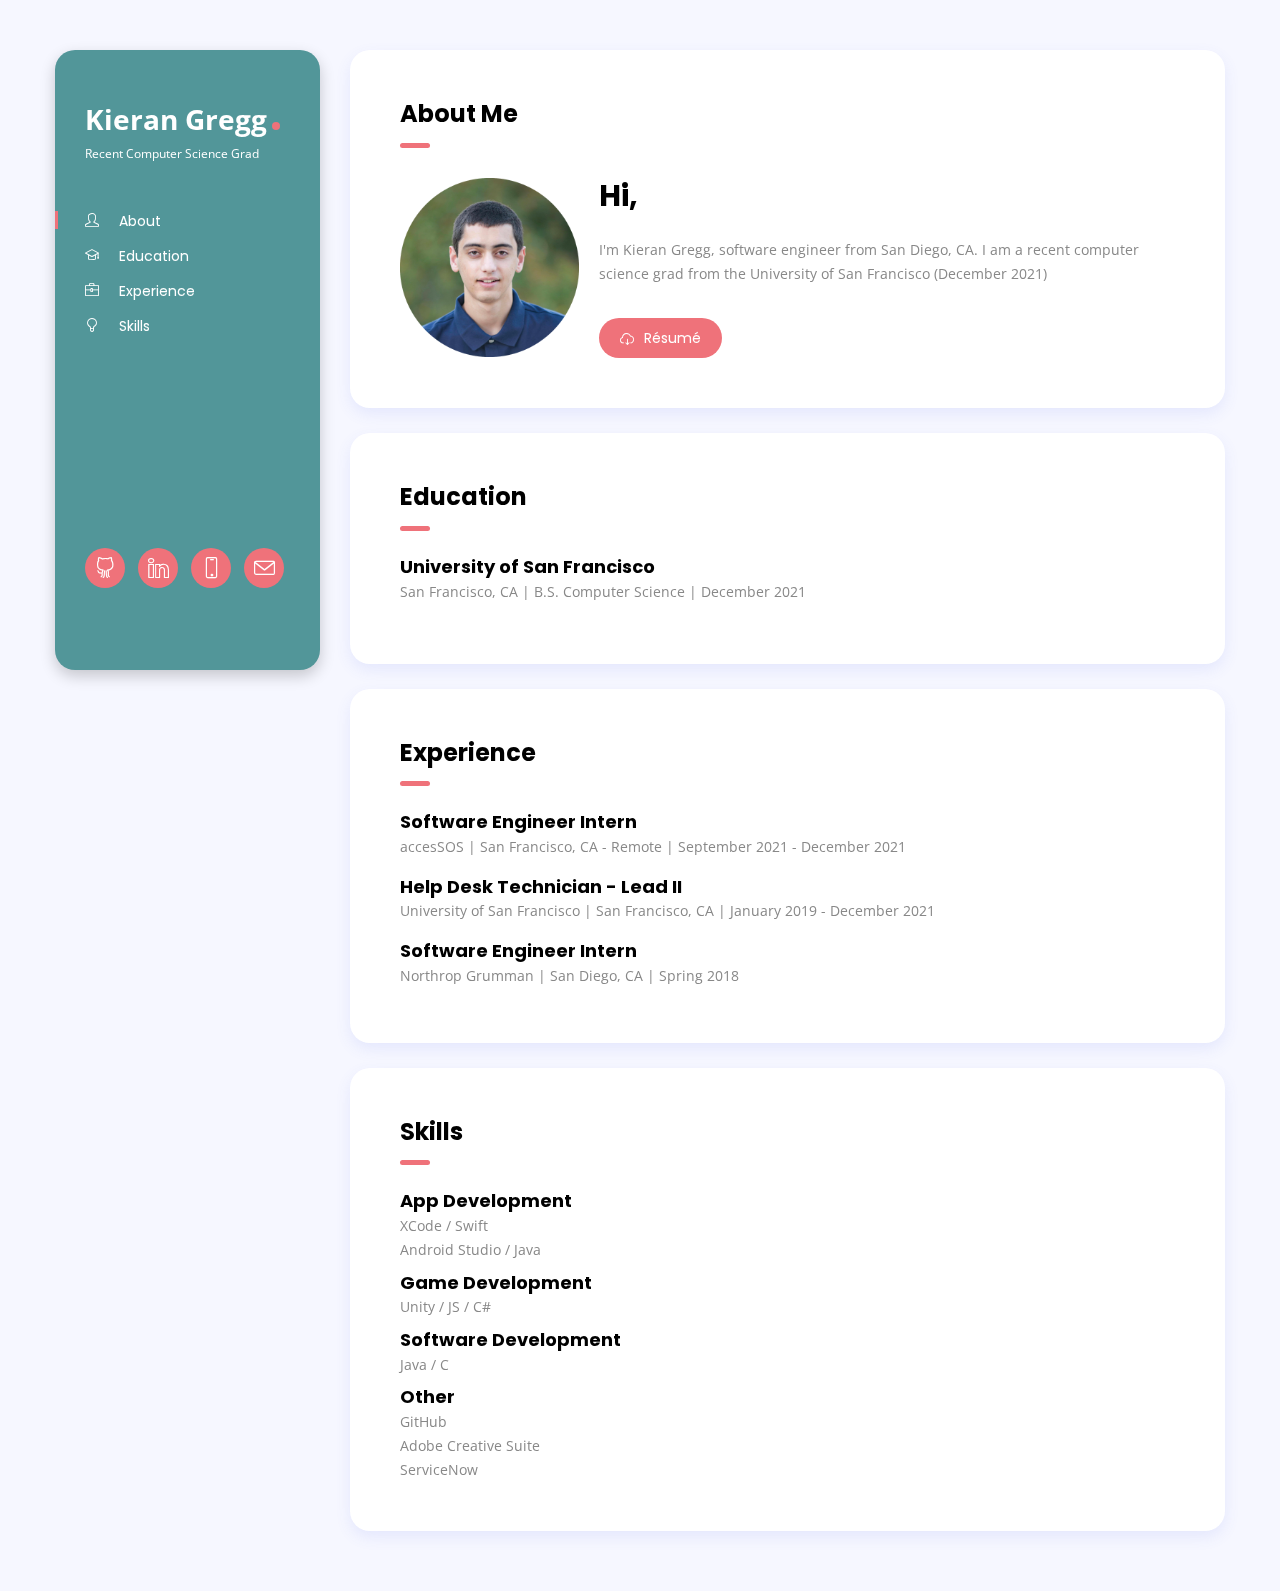
==== commit 4d3ddb4e: "Update index.html" ====
--- a/index.html
+++ b/index.html
@@ -41,7 +41,7 @@
           <span aria-hidden="true">×</span> </button>
         <div class="header-inner d-flex align-items-start flex-column"> <a href="index.html"
             class="site-title dot mt-3">Kieran
-            Gregg</a> <span class="site-slogan">Computer Science @USF</span>
+            Gregg</a> <span class="site-slogan">Recent Computer Science Grad</span>
           <!-- navigation menu -->
           <nav>
             <ul class="vertical-menu scrollspy">
@@ -81,7 +81,7 @@
             </div>
             <div class="col-md-9">
               <h2 class="mt-4 mt-md-0 mb-4">Hi,</h2>
-              <p class="mb-0">I'm Kieran Gregg, software developer from San Diego, CA. Currently a senior computer science student at the University of San Francisco, graduating in December 2021.</p>
+              <p class="mb-0">I'm Kieran Gregg, software engineer from San Diego, CA. I am a recent computer science grad from the University of San Francisco (December 2021)</p>
               <div class="spacer" data-height="33"></div>
               <a href="/Kieran-Gregg-Resume.pdf" class="btn btn-default mr-3" target="_blank" rel="noopener noreferrer"><i class="icon-cloud-download"></i>Résumé</a>
             </div>
@@ -107,12 +107,17 @@
           <!-- timeline -->
           <div class="body">
             <div class="spacer" data-height="5"></div>
-            <h4 class="mt-0" style="margin-top: 10px; margin-bottom: 2px;">Student Lead</h4>
-            <p style="margin-top: 0px; margin-bottom: 5px;">University of San Francisco ITS | San Francisco, CA | January 2019 - Current</p>
+            
+            <h4 class="mt-0" style="margin-top: 10px; margin-bottom: 2px;">Software Engineer Intern</h4>
+            <p style="margin-top: 0px; margin-bottom: 5px;">accesSOS | San Francisco, CA - Remote | September 2021 - December 2021 </p>
             <div class="spacer" data-height="12"></div>
-
-            <h4 class="mt-0" style="margin-top: 0px; margin-bottom: 2px;">Software Development Intern</h4>
-            <p style="margin-top: 0px; margin-bottom: 5px;">Northrop Grumman Corporation | San Diego, CA | Spring 2018</p>
+            
+            <h4 class="mt-0" style="margin-top: 10px; margin-bottom: 2px;">Help Desk Technician - Lead II</h4>
+            <p style="margin-top: 0px; margin-bottom: 5px;">University of San Francisco | San Francisco, CA | January 2019 - December 2021</p>
+            <div class="spacer" data-height="12"></div>
+
+            <h4 class="mt-0" style="margin-top: 0px; margin-bottom: 2px;">Software Engineer Intern</h4>
+            <p style="margin-top: 0px; margin-bottom: 5px;">Northrop Grumman | San Diego, CA | Spring 2018</p>
             <div class="spacer" data-height="0"></div>
             
           </div>
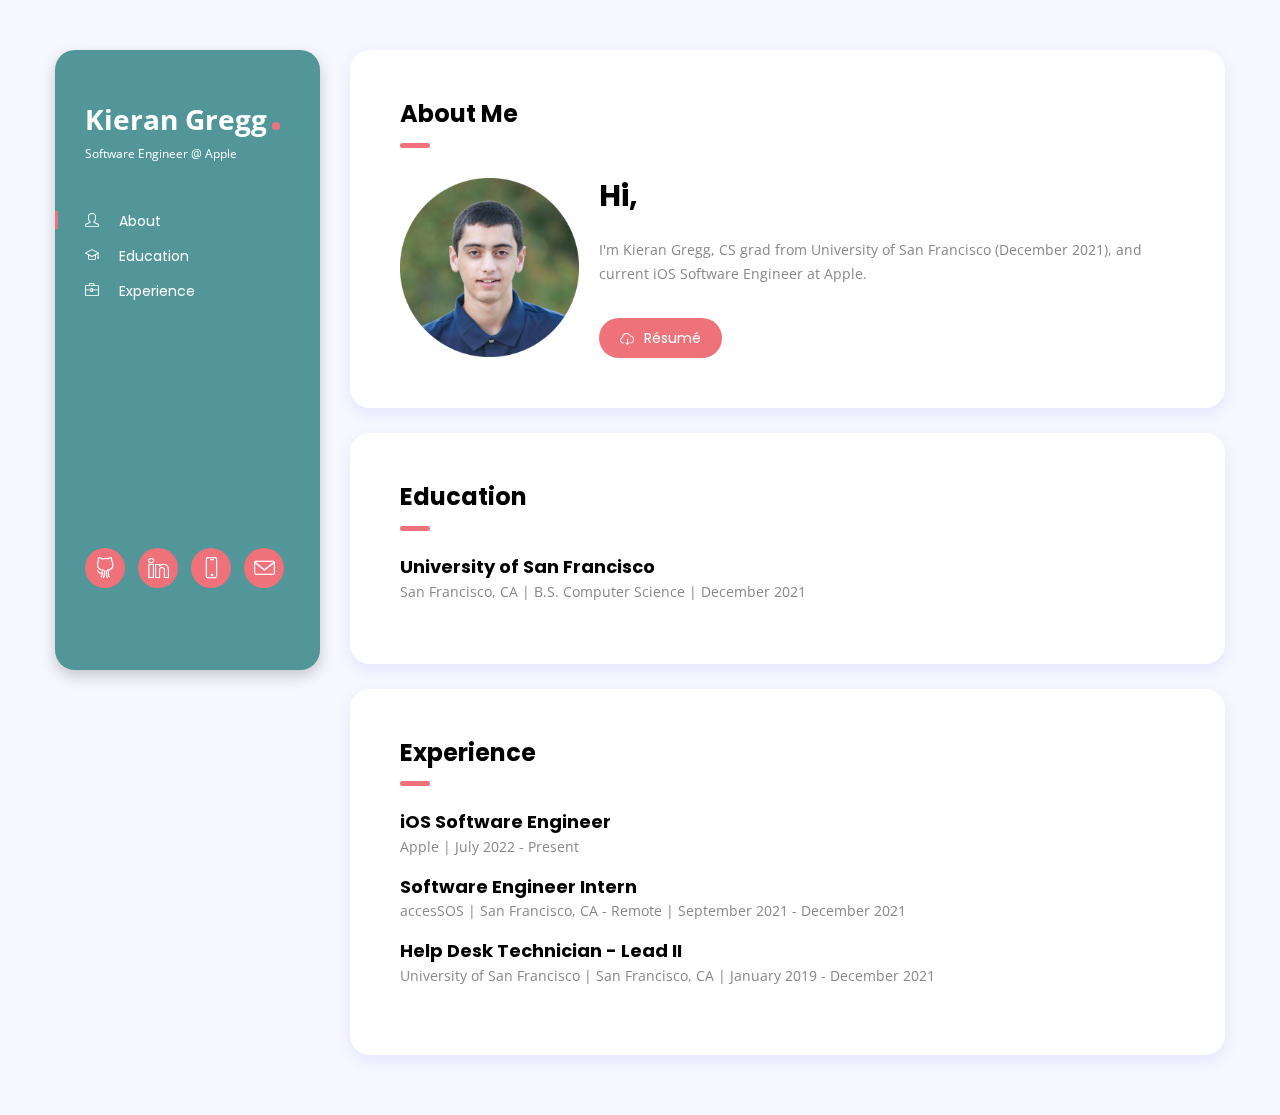
==== commit 7cd2132e: "minor updates, remove sections" ====
--- a/index.html
+++ b/index.html
@@ -41,7 +41,7 @@
           <span aria-hidden="true">×</span> </button>
         <div class="header-inner d-flex align-items-start flex-column"> <a href="index.html"
             class="site-title dot mt-3">Kieran
-            Gregg</a> <span class="site-slogan">Recent Computer Science Grad</span>
+            Gregg</a> <span class="site-slogan">Software Engineer @ Apple</span>
           <!-- navigation menu -->
           <nav>
             <ul class="vertical-menu scrollspy">
@@ -49,7 +49,7 @@
               <li><a href="#education"><i class="icon-graduation"></i>Education</a></li>
               <li><a href="#experience"><i class="icon-briefcase"></i>Experience</a></li>
               <!-- <li><a href="#projects"><i class="icon-list"></i>Projects</a></li> -->
-              <li><a href="#skills"><i class="icon-bulb"></i>Skills</a></li>
+              <!-- <li><a href="#skills"><i class="icon-bulb"></i>Skills</a></li> -->
 
             </ul>
           </nav>
@@ -81,7 +81,7 @@
             </div>
             <div class="col-md-9">
               <h2 class="mt-4 mt-md-0 mb-4">Hi,</h2>
-              <p class="mb-0">I'm Kieran Gregg, software engineer from San Diego, CA. I am a recent computer science grad from the University of San Francisco (December 2021)</p>
+              <p class="mb-0">I'm Kieran Gregg, CS grad from University of San Francisco (December 2021), and current iOS Software Engineer at Apple.</p>
               <div class="spacer" data-height="33"></div>
               <a href="/Kieran-Gregg-Resume.pdf" class="btn btn-default mr-3" target="_blank" rel="noopener noreferrer"><i class="icon-cloud-download"></i>Résumé</a>
             </div>
@@ -108,6 +108,10 @@
           <div class="body">
             <div class="spacer" data-height="5"></div>
             
+            <h4 class="mt-0" style="margin-top: 10px; margin-bottom: 2px;">iOS Software Engineer</h4>
+            <p style="margin-top: 0px; margin-bottom: 5px;">Apple | July 2022 - Present </p>
+            <div class="spacer" data-height="12"></div>
+            
             <h4 class="mt-0" style="margin-top: 10px; margin-bottom: 2px;">Software Engineer Intern</h4>
             <p style="margin-top: 0px; margin-bottom: 5px;">accesSOS | San Francisco, CA - Remote | September 2021 - December 2021 </p>
             <div class="spacer" data-height="12"></div>
@@ -115,126 +119,9 @@
             <h4 class="mt-0" style="margin-top: 10px; margin-bottom: 2px;">Help Desk Technician - Lead II</h4>
             <p style="margin-top: 0px; margin-bottom: 5px;">University of San Francisco | San Francisco, CA | January 2019 - December 2021</p>
             <div class="spacer" data-height="12"></div>
-
-            <h4 class="mt-0" style="margin-top: 0px; margin-bottom: 2px;">Software Engineer Intern</h4>
-            <p style="margin-top: 0px; margin-bottom: 5px;">Northrop Grumman | San Diego, CA | Spring 2018</p>
-            <div class="spacer" data-height="0"></div>
             
           </div>
         </section>
-
-       
-
-        <!-- section experience 
-        <section id="projects" class="shadow-blue white-bg padding">
-          <h3 class="section-title">Projects</h3>
-          <div class="spacer" data-height="20"></div>
-          
-          <div class="body">
-            <h4 class="mt-0">University of San Francisco</h4>
-            <p>San Francisco, CA | December 2021</p>
-          </div>
-        </section>
-        -->
-
-        <!-- section experience -->
-        <section id="skills" class="shadow-blue white-bg padding">
-          <h3 class="section-title">Skills</h3>
-          <div class="spacer" data-height="20"></div>
-          <!-- timeline -->
-          <div class="body">
-            <div class="spacer" data-height="5"></div>
-            <h4 style="margin-top: 0px; margin-bottom: 2px;">App Development</h4>
-            <p style="margin-top: 0px; margin-bottom: 0px;">XCode / Swift</p>
-            <p style="margin-top: 0px; margin-bottom: 10px;">Android Studio / Java</p>
-            <h4 style="margin-top: 0px; margin-bottom: 2px;">Game Development</h4>
-            <p style="margin-top: 0px; margin-bottom: 10px;">Unity / JS / C#</p>
-            <h4 style="margin-top: 0px; margin-bottom: 2px;">Software Development</h4>
-            <p style="margin-top: 0px; margin-bottom: 10px;">Java / C</p>
-            <!-- <h4 style="margin-top: 0px; margin-bottom: 2px;">Operating Systems</h4>
-            <p style="margin-top: 0px; margin-bottom: 10px;">macOS / Linux / Windows</p> -->
-            <h4 style="margin-top: 0px; margin-bottom: 2px;">Other</h4>
-            <p style="margin-top: 0px; margin-bottom: 0px;">GitHub</p>
-            <p style="margin-top: 0px; margin-bottom: 0px;">Adobe Creative Suite</p>
-            <p style="margin-top: 0px; margin-bottom: 0px;">ServiceNow</p>
-
-          </div>
-        </section>
-
-        <!--
-        skills
-        
-        <section id="skills" class="shadow-blue white-bg padding">
-          <h3 class="section-title">My skills</h3>
-          <div class="spacer" data-height="80"></div>
-          <p class="mb-0">Far far away, behind the word mountains, far from the
-            countries Vokalia and Consonantia, there live the blind texts.
-            Separated they live in Bookmarksgrove right at the coast of the
-            Semantics</p>
-          <div class="row mt-5">
-            <div class="col-md-6">
-              
-              <div class="skill-item">
-                <div class="skill-info clearfix">
-                  <h4 class="float-left mb-3 mt-0">WordPress</h4>
-                  <span class="float-right">85%</span> </div>
-                <div class="progress">
-                  <div class="progress-bar" role="progressbar" aria-valuemin="0"
-                    aria-valuemax="100"
-                    aria-valuenow="85">
-                  </div>
-                </div>
-                <div class="spacer" data-height="50"></div>
-              </div>
-            </div>
-            <div class="col-md-6">
-              
-              <div class="skill-item">
-                <div class="skill-info clearfix">
-                  <h4 class="float-left mb-3 mt-0">HTML &amp; CSS</h4>
-                  <span class="float-right">90%</span> </div>
-                <div class="progress">
-                  <div class="progress-bar" role="progressbar" aria-valuemin="0"
-                    aria-valuemax="100"
-                    aria-valuenow="90">
-                  </div>
-                </div>
-                <div class="spacer" data-height="50"></div>
-              </div>
-            </div>
-            <div class="col-md-6">
-              
-              <div class="skill-item">
-                <div class="skill-info clearfix">
-                  <h4 class="float-left mb-3 mt-0">jQuery</h4>
-                  <span class="float-right">60%</span> </div>
-                <div class="progress">
-                  <div class="progress-bar" role="progressbar" aria-valuemin="0"
-                    aria-valuemax="100"
-                    aria-valuenow="60">
-                  </div>
-                </div>
-                <div class="spacer d-md-none d-lg-none" data-height="50"></div>
-              </div>
-            </div>
-            <div class="col-md-6">
-              
-              <div class="skill-item">
-                <div class="skill-info clearfix">
-                  <h4 class="float-left mb-3 mt-0">Sketch</h4>
-                  <span class="float-right">70%</span> </div>
-                <div class="progress">
-                  <div class="progress-bar" role="progressbar" aria-valuemin="0"
-                    aria-valuemax="100"
-                    aria-valuenow="70">
-                  </div>
-                </div>
-              </div>
-            </div>
-          </div>
-        </section>
-      -->
-
       </main>
     </div>
     <!-- Go to top button -->
